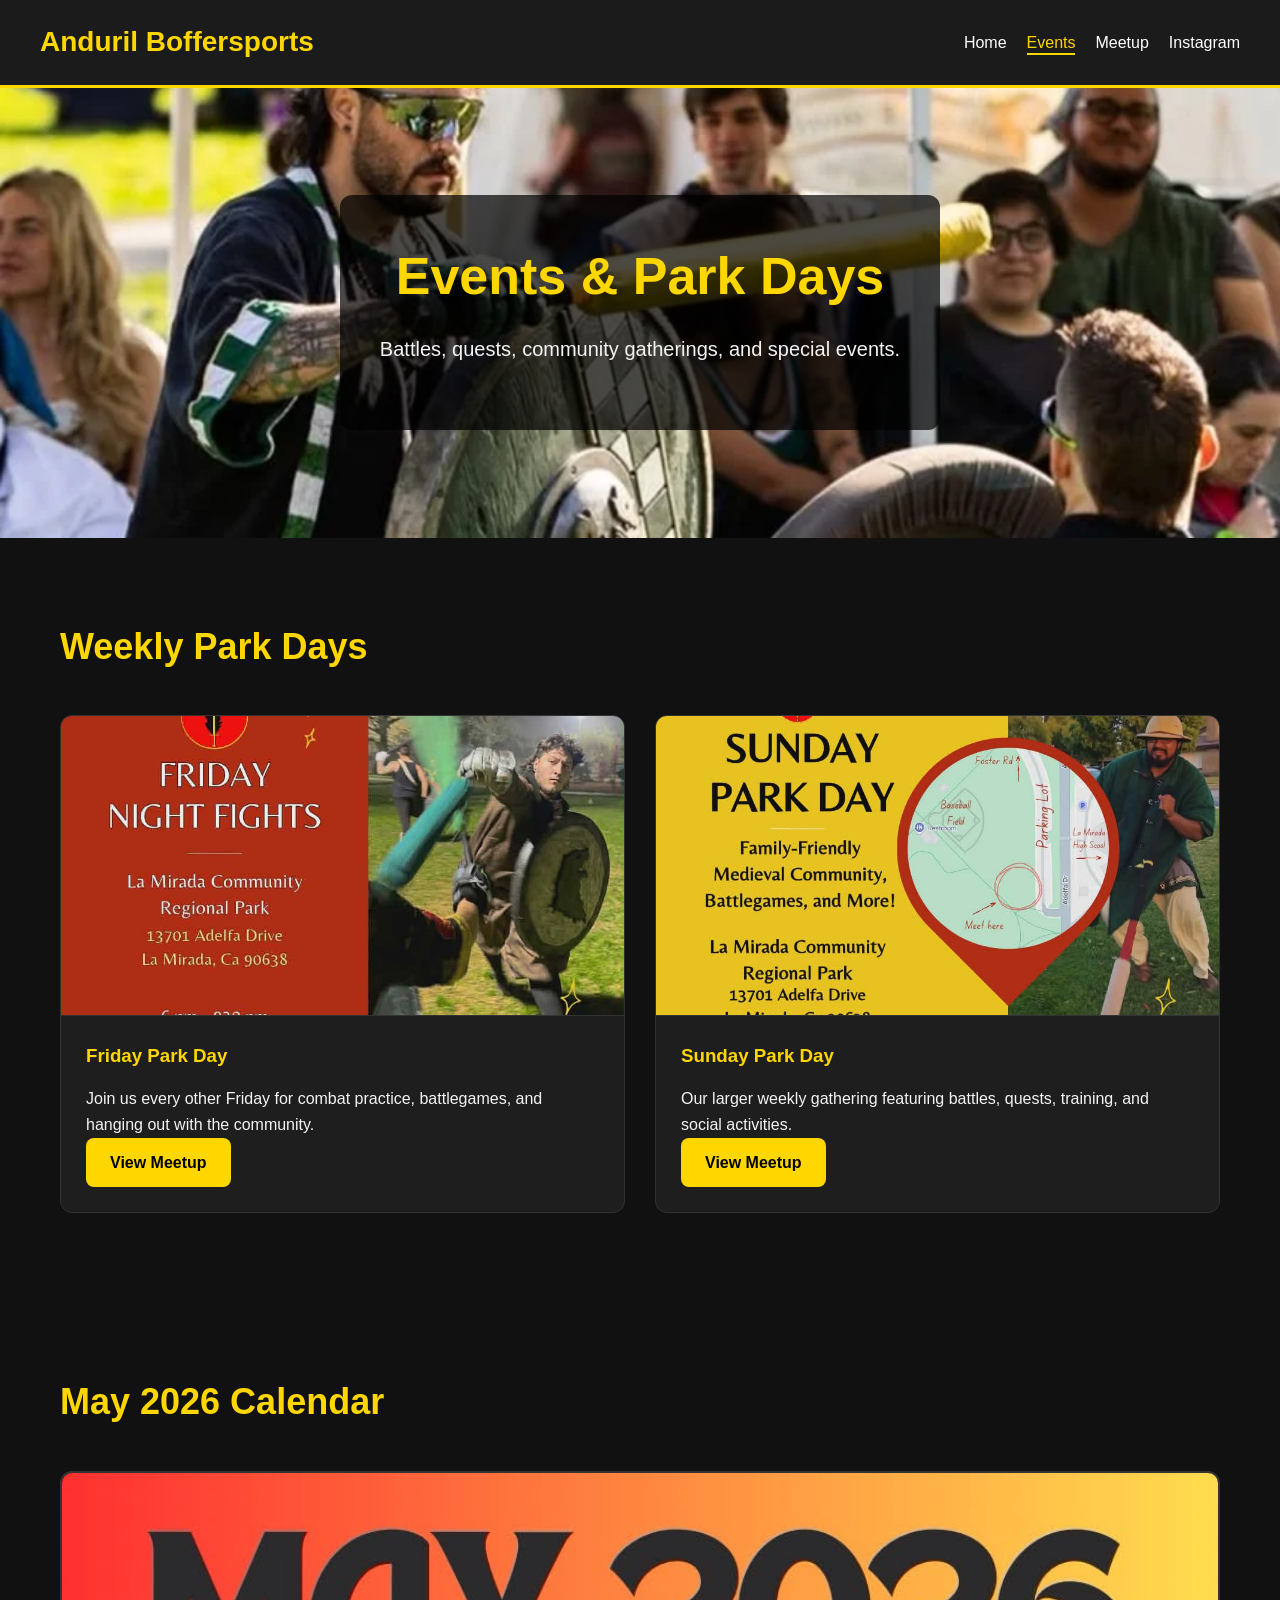
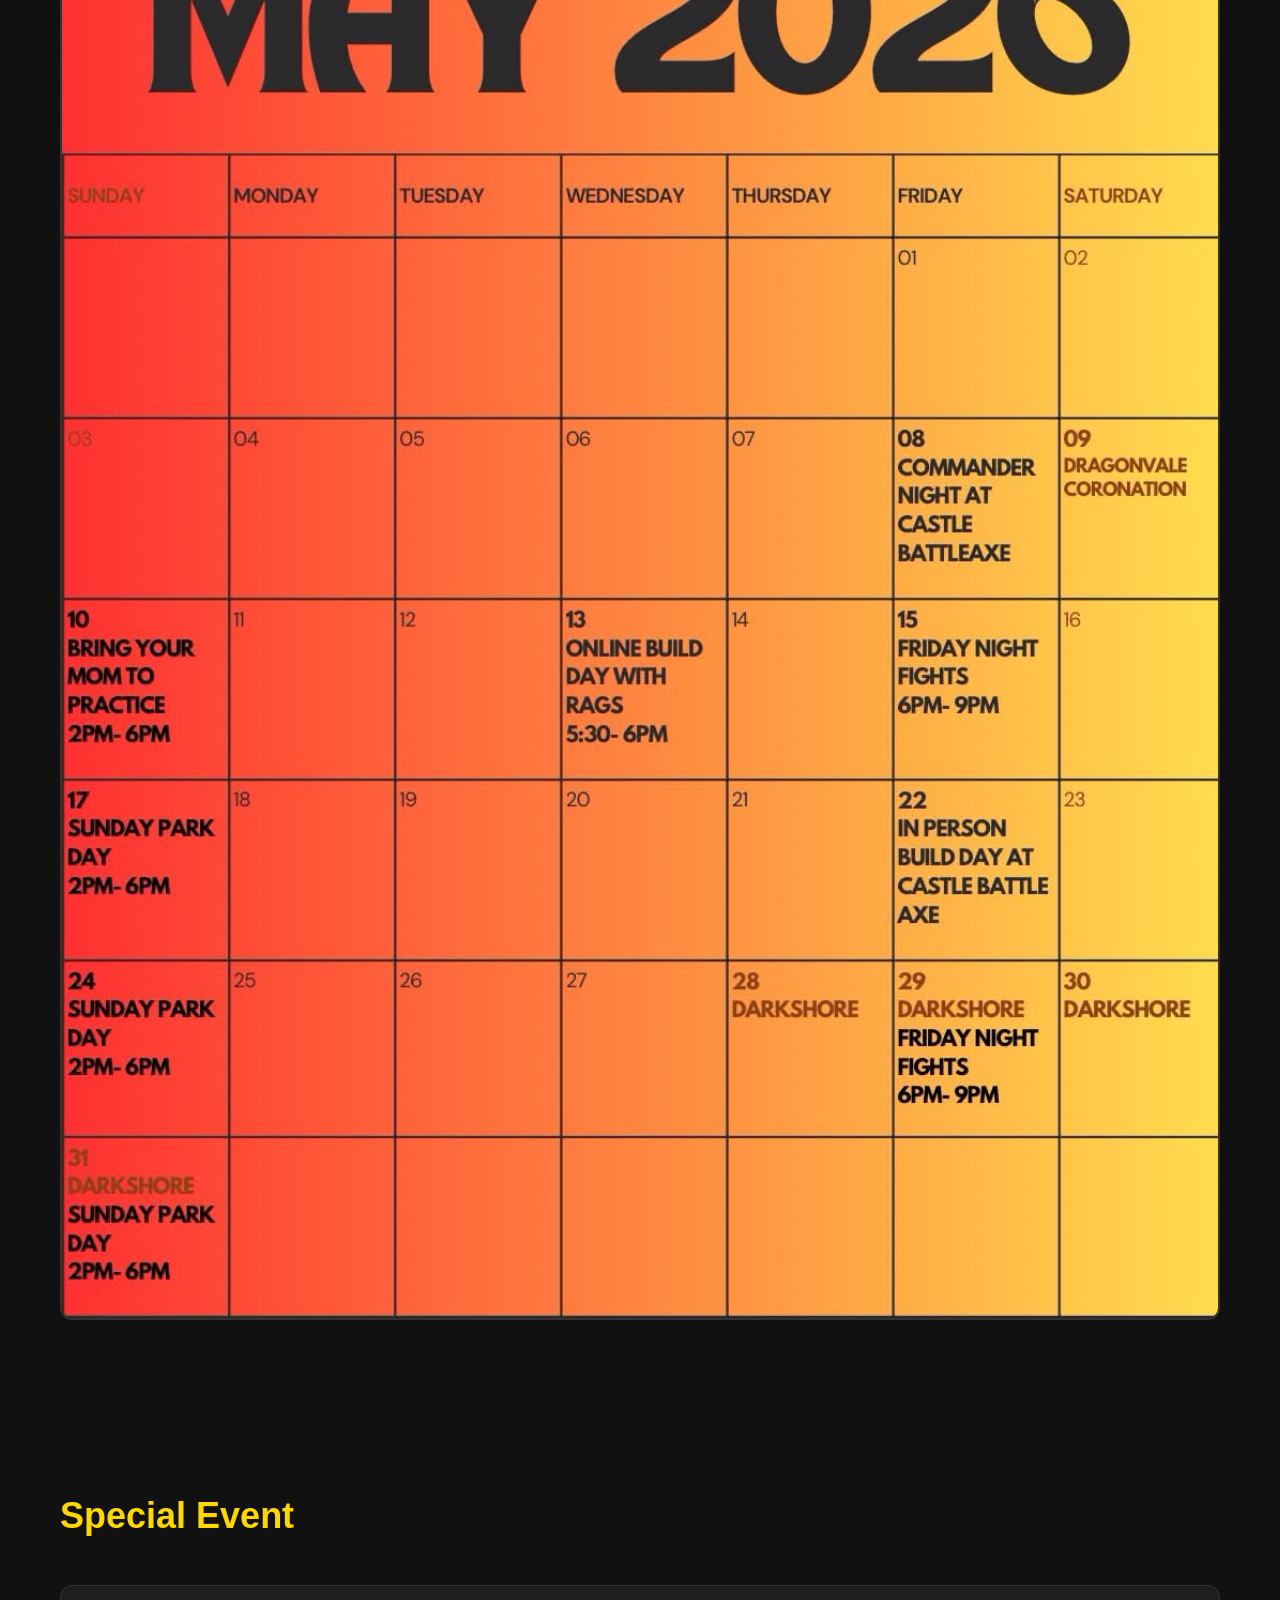
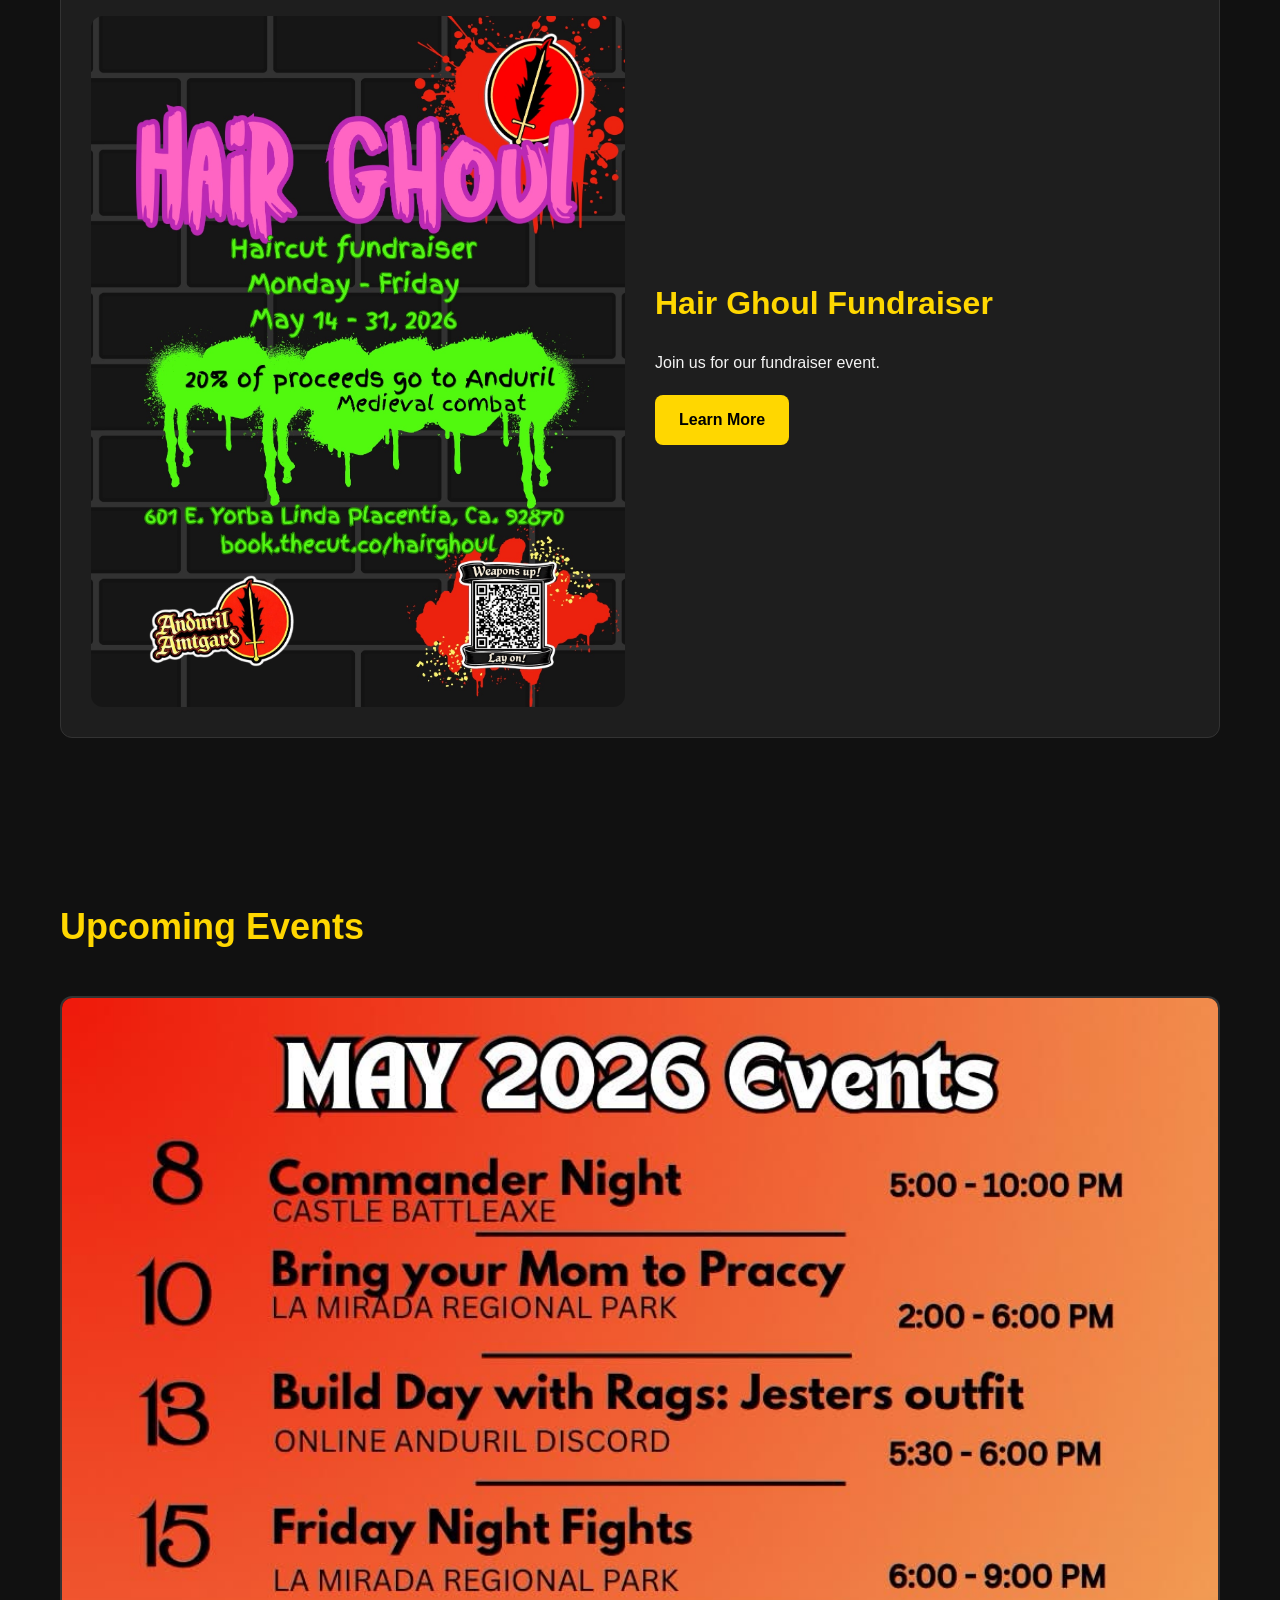
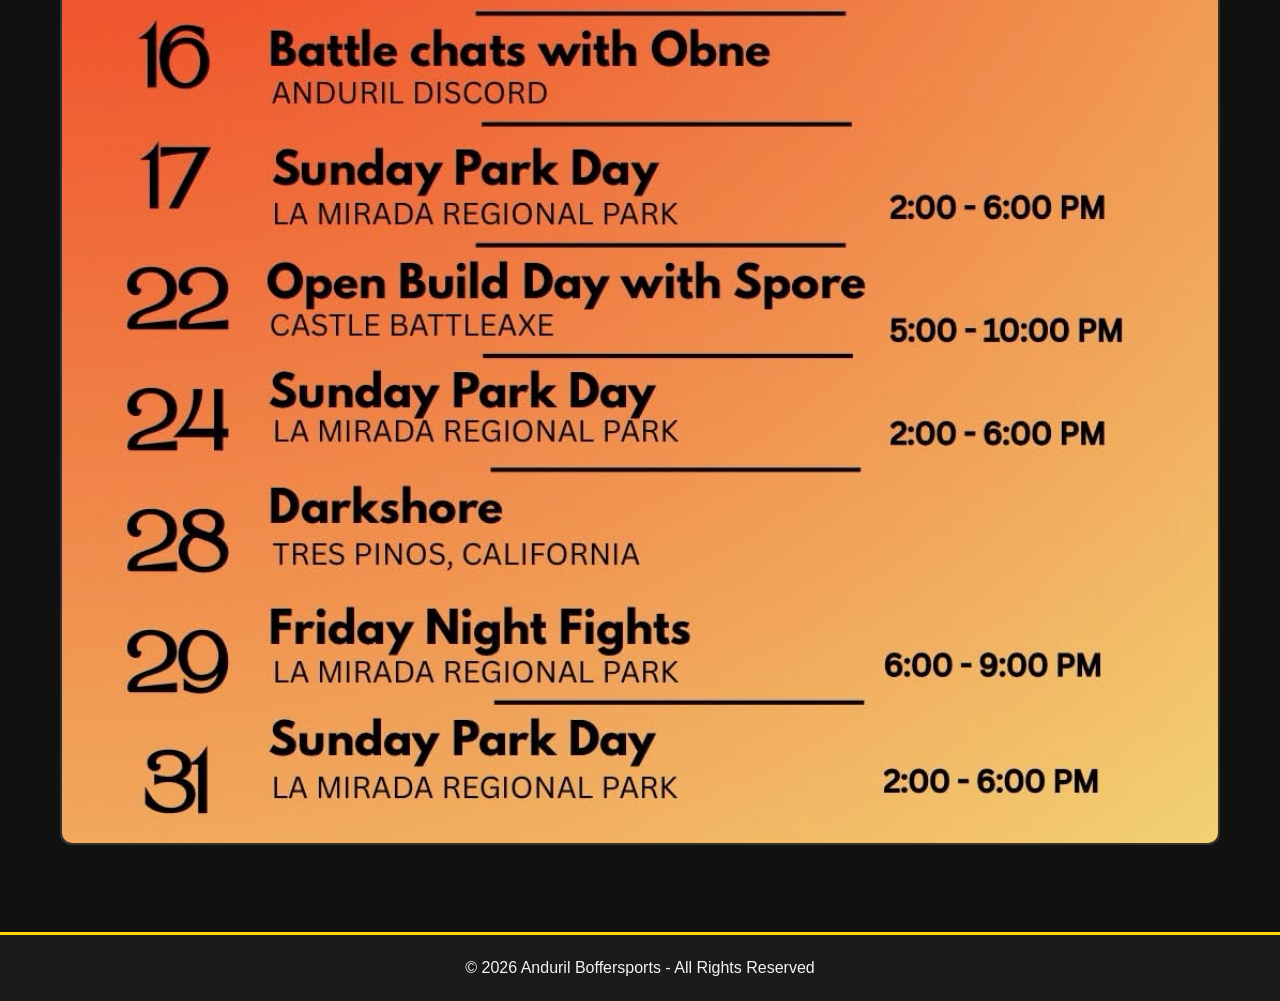
==== events.html @ e376cfc6 "active na indicator wip links page" ====
<!DOCTYPE html>
<html lang="en">
<head>
	<meta charset="UTF-8">
	<meta name="viewport" content="width=device-width, initial-scale=1.0">

	<title>Anduril Boffersports - Events</title>

	<link rel="stylesheet" href="style.css">
	<link rel="icon" type="image/jpeg" href="images/favicon.jpeg">
</head>

<body>

	<header>
		<nav>
			<div class="logo">Anduril Boffersports</div>

			<ul class="nav-links">
				<li><a href="index.html">Home</a></li>

				<li class="active"><a href="events.html">Events</a></li>

				<li>
					<a href="https://www.meetup.com/anduril-amtgard/"
					target="_blank"
					rel="noopener noreferrer">
						Meetup
					</a>
				</li>

				<li>
					<a href="https://www.instagram.com/anduril_amtgard"
					target="_blank"
					rel="noopener noreferrer">
						Instagram
					</a>
				</li>
			</ul>
		</nav>
	</header>

	<section class="events-hero">
		<div class="hero-content">
			<h1>Events & Park Days</h1>

			<p>
				Battles, quests, community gatherings,
				and special events.
			</p>
		</div>
	</section>

	<section class="section">
		<h2>Weekly Park Days</h2>

		<div class="event-grid">

			<div class="event-card">
				<img src="images/FridayParkDay.jpg" alt="Friday Park Day">

				<div class="event-info">
					<h3>Friday Park Day</h3>

					<p>
						Join us every other Friday for combat practice,
						battlegames, and hanging out with the community.
					</p>

					<a href="https://www.meetup.com/anduril-amtgard/"
					class="btn"
					target="_blank"
					rel="noopener noreferrer">
						View Meetup
					</a>
				</div>
			</div>

			<div class="event-card">
				<img src="images/SundayParkDay.jpg" alt="Sunday Park Day">

				<div class="event-info">
					<h3>Sunday Park Day</h3>

					<p>
						Our larger weekly gathering featuring battles,
						quests, training, and social activities.
					</p>

					<a href="https://www.meetup.com/anduril-amtgard/"
					class="btn"
					target="_blank"
					rel="noopener noreferrer">
						View Meetup
					</a>
				</div>
			</div>

		</div>
	</section>

	<section class="section">
		<h2>May 2026 Calendar</h2>

		<div class="calendar-container">
			<img src="images/May2026Cal.jpg" alt="May 2026 Calendar">
		</div>
	</section>

	<section class="section">
		<h2>Special Event</h2>

		<div class="special-event">

			<img src="images/HairGhoul5-14.png" alt="Hair Ghoul Event">

			<div class="special-event-info">
				<h3>Hair Ghoul Fundraiser</h3>

				<p>
					Join us for our fundraiser event.
				</p>

				<a href="https://linktr.ee/AndurilAmtgard"
				class="btn"
				target="_blank"
				rel="noopener noreferrer">
					Learn More
				</a>
			</div>

		</div>
	</section>

	<section class="section">
		<h2>Upcoming Events</h2>

		<div class="calendar-container">
			<img src="images/May2026Events.jpg" alt="Upcoming Events">
		</div>
	</section>

	<footer>
		<p>© 2026 Anduril Boffersports - All Rights Reserved</p>
	</footer>

</body>
</html>
---- style.css ----
* {
	margin: 0;
	padding: 0;
	box-sizing: border-box;
}

body {
	font-family: Arial, sans-serif;
	background-color: #111;
	color: #f4f4f4;
	line-height: 1.6;
}

header {
	background: #1b1b1b;
	padding: 20px;
	border-bottom: 3px solid gold;
	position: sticky;
	top: 0;
	z-index: 100;
}

nav {
	display: flex;
	justify-content: space-between;
	align-items: center;
	max-width: 1200px;
	margin: auto;
}

.logo {
	font-size: 28px;
	font-weight: bold;
	color: gold;
}

.nav-links {
	display: flex;
	gap: 20px;
	list-style: none;
}

.nav-links a {
	text-decoration: none;
	color: white;
	transition: 0.3s;
}

.nav-links a:hover {
	color: gold;
}

.nav-links .active a {
	color: gold;
	border-bottom: 2px solid gold;
	padding-bottom: 2px;
}

.hero {
	height: 80vh;
	background-color: #1b1b1b;
	background-image: url("images/jakoby-and-meyers.jpeg");
	background-size: cover;
	background-position: center;
	display: flex;
	align-items: center;
	justify-content: center;
	text-align: center;
	padding: 20px;
}

.hero-content {
	background: rgba(0, 0, 0, 0.7);
	padding: 40px;
	border-radius: 12px;
	max-width: 700px;
}

.hero h1,
.events-hero h1 {
	font-size: 52px;
	margin-bottom: 15px;
	color: gold;
}

.hero p,
.events-hero p {
	font-size: 20px;
	margin-bottom: 25px;
}

.btn {
	display: inline-block;
	padding: 12px 24px;
	background: gold;
	color: black;
	text-decoration: none;
	font-weight: bold;
	border-radius: 8px;
	transition: 0.3s;
}

.btn:hover {
	background: white;
}

.section {
	max-width: 1200px;
	margin: auto;
	padding: 80px 20px;
}

.section h2 {
	font-size: 36px;
	margin-bottom: 20px;
	color: gold;
}

.cards {
	display: grid;
	grid-template-columns: repeat(auto-fit, minmax(250px, 1fr));
	gap: 20px;
	margin-top: 40px;
}

.card {
	background: #1e1e1e;
	padding: 25px;
	border-radius: 12px;
	border: 1px solid #333;
	transition: 0.3s;
}

.card:hover {
	transform: translateY(-5px);
	border-color: gold;
}

.card h3 {
	margin-bottom: 10px;
	color: gold;
}

footer {
	background: #1b1b1b;
	text-align: center;
	padding: 20px;
	border-top: 3px solid gold;
}

/* EVENTS PAGE */

.events-hero {
	height: 50vh;
	background-color: #1b1b1b;
	background-image: url("images/kool-karps.jpeg");
	background-size: cover;
	background-position: center;
	display: flex;
	align-items: center;
	justify-content: center;
	text-align: center;
	padding: 20px;
}

.event-grid {
	display: grid;
	grid-template-columns: repeat(2, 1fr);
	gap: 30px;
	margin-top: 40px;
}

.event-card {
	background: #1e1e1e;
	border-radius: 12px;
	overflow: hidden;
	border: 1px solid #333;
	transition: 0.3s;
}

.event-card:hover {
	transform: translateY(-5px);
	border-color: gold;
}

.event-card img {
	width: 100%;
	height: 300px;
	object-fit: cover;
	display: block;
	border-bottom:  1px solid #333;
}

.event-info {
	padding: 25px;

}

.event-info h3 {
	color: gold;
	margin-bottom: 15px;
}

.calendar-container img {
	width: 100%;
	border-radius: 12px;
	border: 2px solid #333;
	margin-top: 20px;
}

.special-event {
	display: grid;
	grid-template-columns: 1fr 1fr;
	gap: 30px;
	align-items: center;
	margin-top: 40px;
	background: #1e1e1e;
	padding: 30px;
	border-radius: 12px;
	border: 1px solid #333;
}

.special-event img {
	width: 100%;
	border-radius: 12px;
}

.special-event-info h3 {
	color: gold;
	font-size: 32px;
	margin-bottom: 20px;
}

.special-event-info p {
	margin-bottom: 20px;
}

@media (max-width: 900px) {

	nav {
		flex-direction: column;
		gap: 20px;
	}

	.nav-links {
		flex-wrap: wrap;
		justify-content: center;
	}

	.special-event {
		grid-template-columns: 1fr;
	}

	.hero h1,
	.events-hero h1 {
		font-size: 40px;
	}
}

/* LINKS PAGE */

.links-hero {
    height: 35vh;
    background-color: #1b1b1b;
    background-size: cover;
    background-position: center;
    display: flex;
    align-items: center;
    justify-content: center;
    text-align: center;
    padding: 20px;
}

.links-grid {
    display: flex;
    flex-direction: column;
    gap: 16px;
    margin-top: 40px;
    max-width: 700px;
}

.link-card {
    display: flex;
    align-items: center;
    gap: 20px;
    background: #1e1e1e;
    border: 1px solid #333;
    border-radius: 12px;
    padding: 24px;
    text-decoration: none;
    color: #f4f4f4;
    transition: 0.3s;
}

.link-card:hover {
    border-color: gold;
    transform: translateX(6px);
}

.link-icon {
    font-size: 32px;
    flex-shrink: 0;
}

.link-info h3 {
    color: gold;
    margin-bottom: 4px;
}

.link-arrow {
    margin-left: auto;
    font-size: 22px;
    color: gold;
    flex-shrink: 0;
    transition: 0.3s;
}

.link-card:hover .link-arrow {
    transform: translateX(4px);
}

/* ACTIVE NAV */

.nav-links .active a {
    color: gold;
    border-bottom: 2px solid gold;
    padding-bottom: 2px;
}
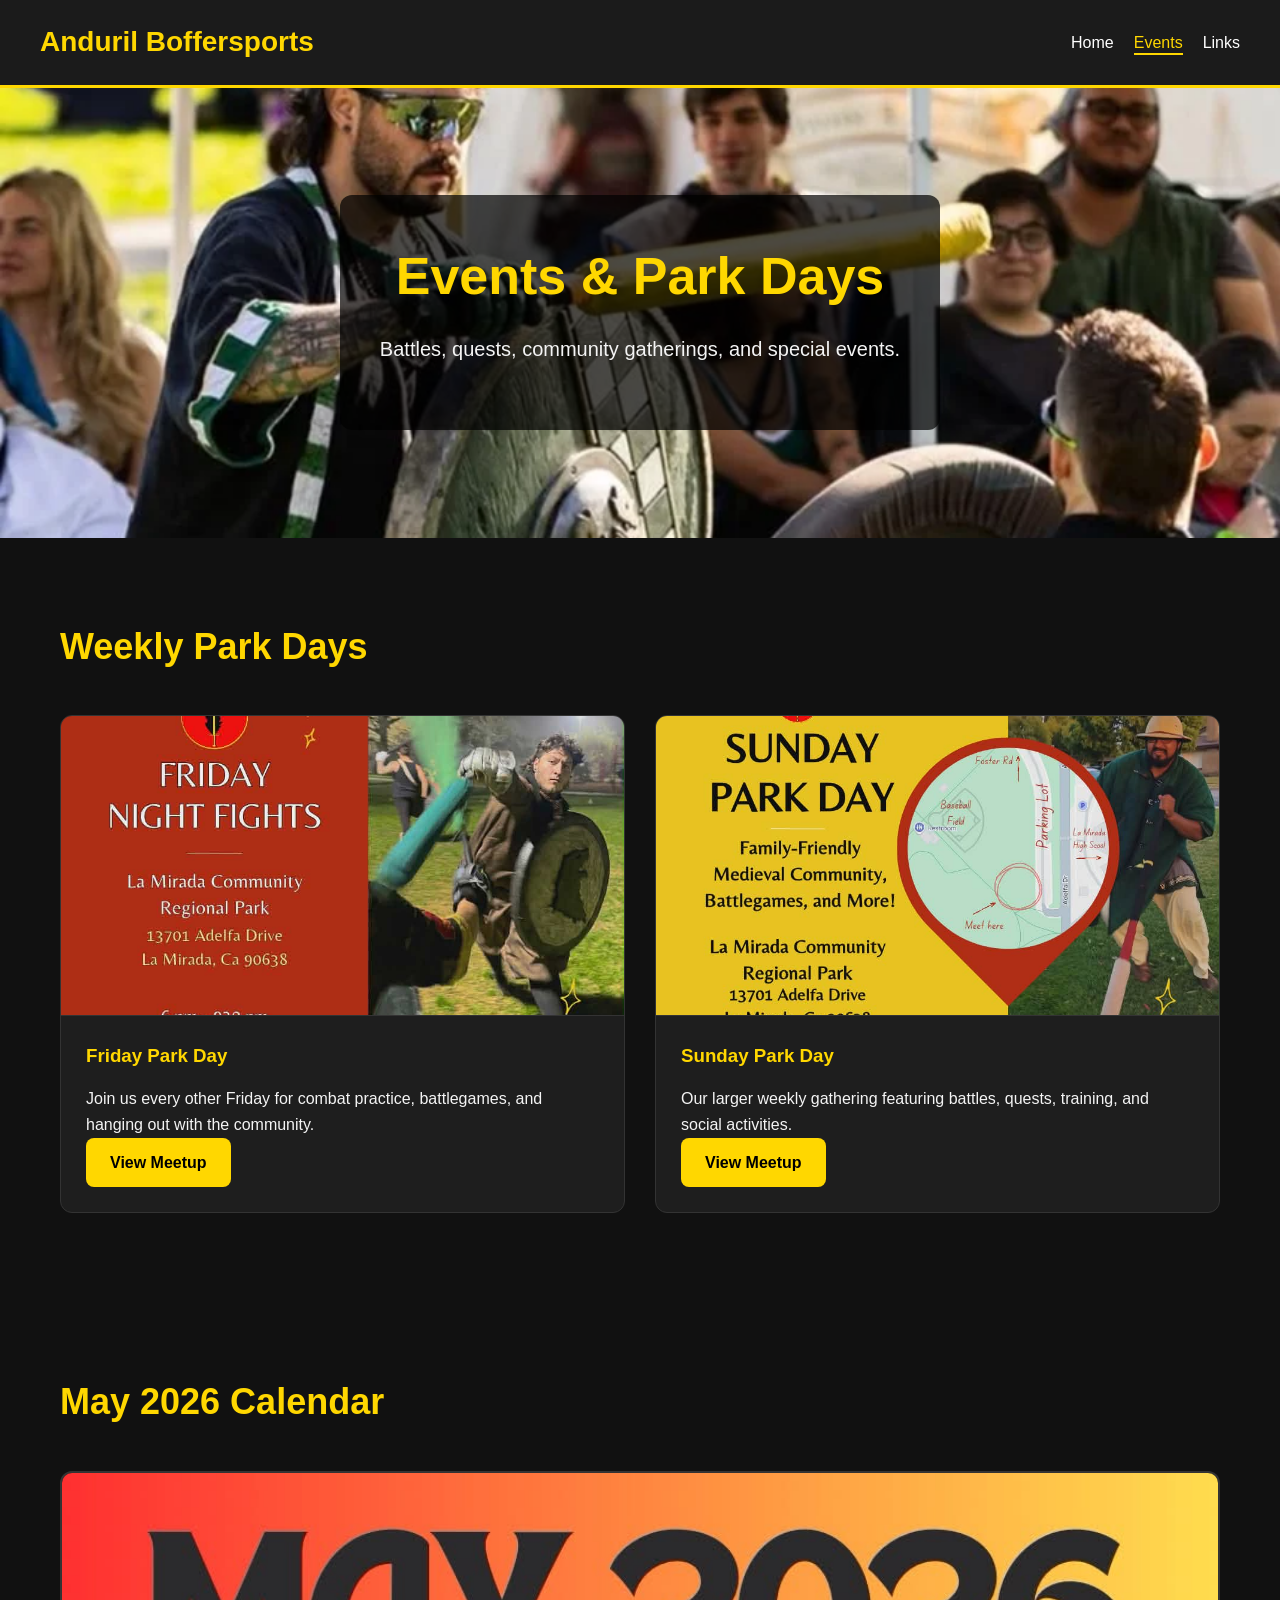
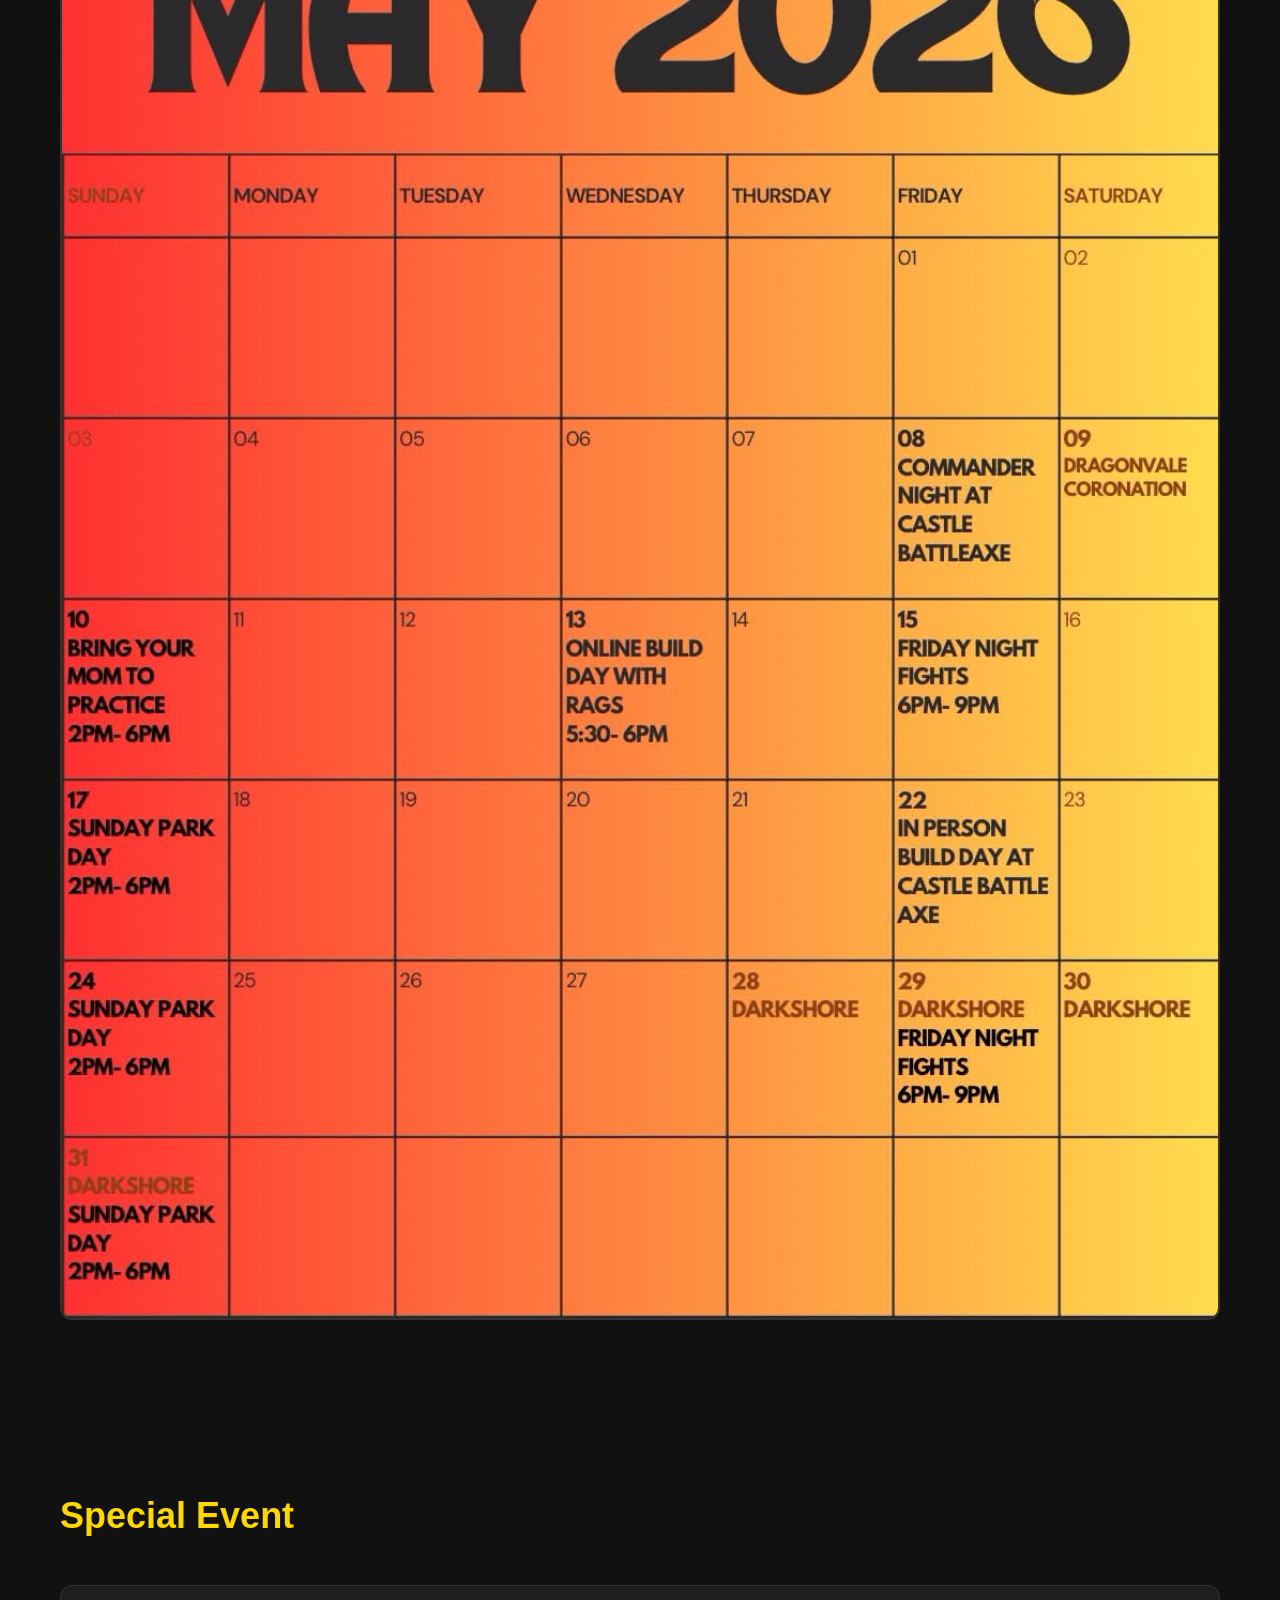
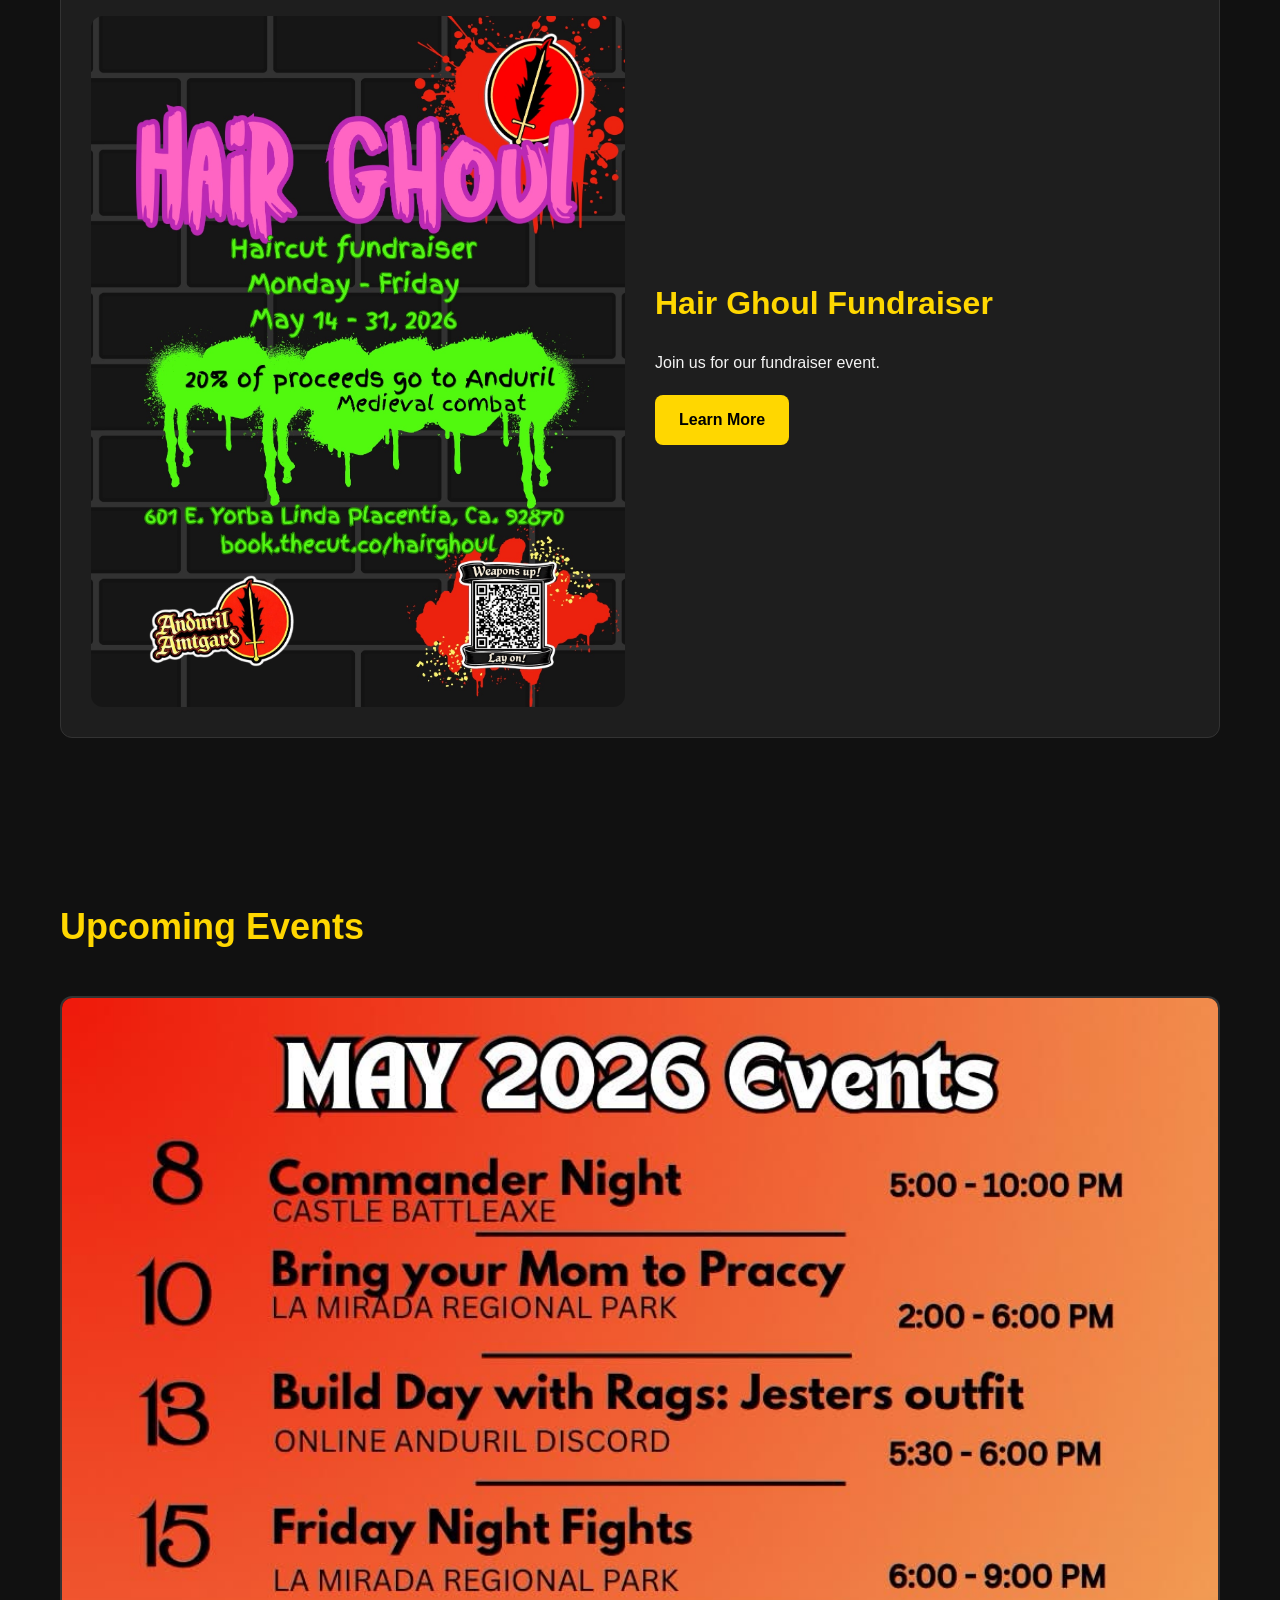
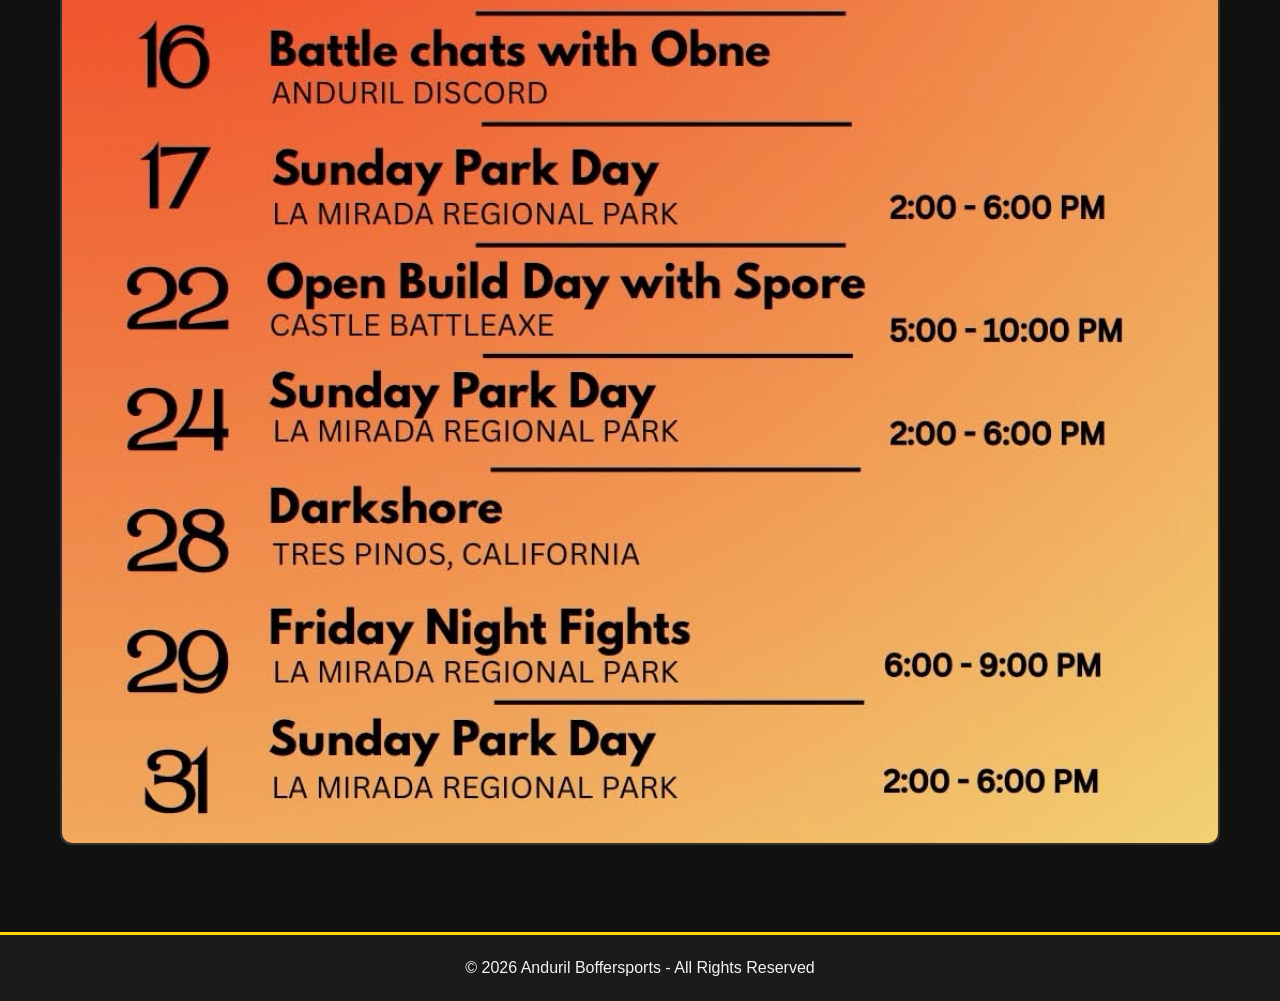
==== commit 7700486c: "added links page with proper icons and updated hairghoul link" ====
--- a/events.html
+++ b/events.html
@@ -18,24 +18,8 @@
 
 			<ul class="nav-links">
 				<li><a href="index.html">Home</a></li>
-
 				<li class="active"><a href="events.html">Events</a></li>
-
-				<li>
-					<a href="https://www.meetup.com/anduril-amtgard/"
-					target="_blank"
-					rel="noopener noreferrer">
-						Meetup
-					</a>
-				</li>
-
-				<li>
-					<a href="https://www.instagram.com/anduril_amtgard"
-					target="_blank"
-					rel="noopener noreferrer">
-						Instagram
-					</a>
-				</li>
+				<li><a href="links.html">Links</a></li>
 			</ul>
 		</nav>
 	</header>
@@ -121,7 +105,7 @@
 					Join us for our fundraiser event.
 				</p>
 
-				<a href="https://linktr.ee/AndurilAmtgard"
+				<a href="https://book.thecut.co/hairghoul"
 				class="btn"
 				target="_blank"
 				rel="noopener noreferrer">
--- a/style.css
+++ b/style.css
@@ -298,7 +298,8 @@
 }
 
 .link-icon {
-    font-size: 32px;
+    width: 36px;
+    height: 36px;
     flex-shrink: 0;
 }
 
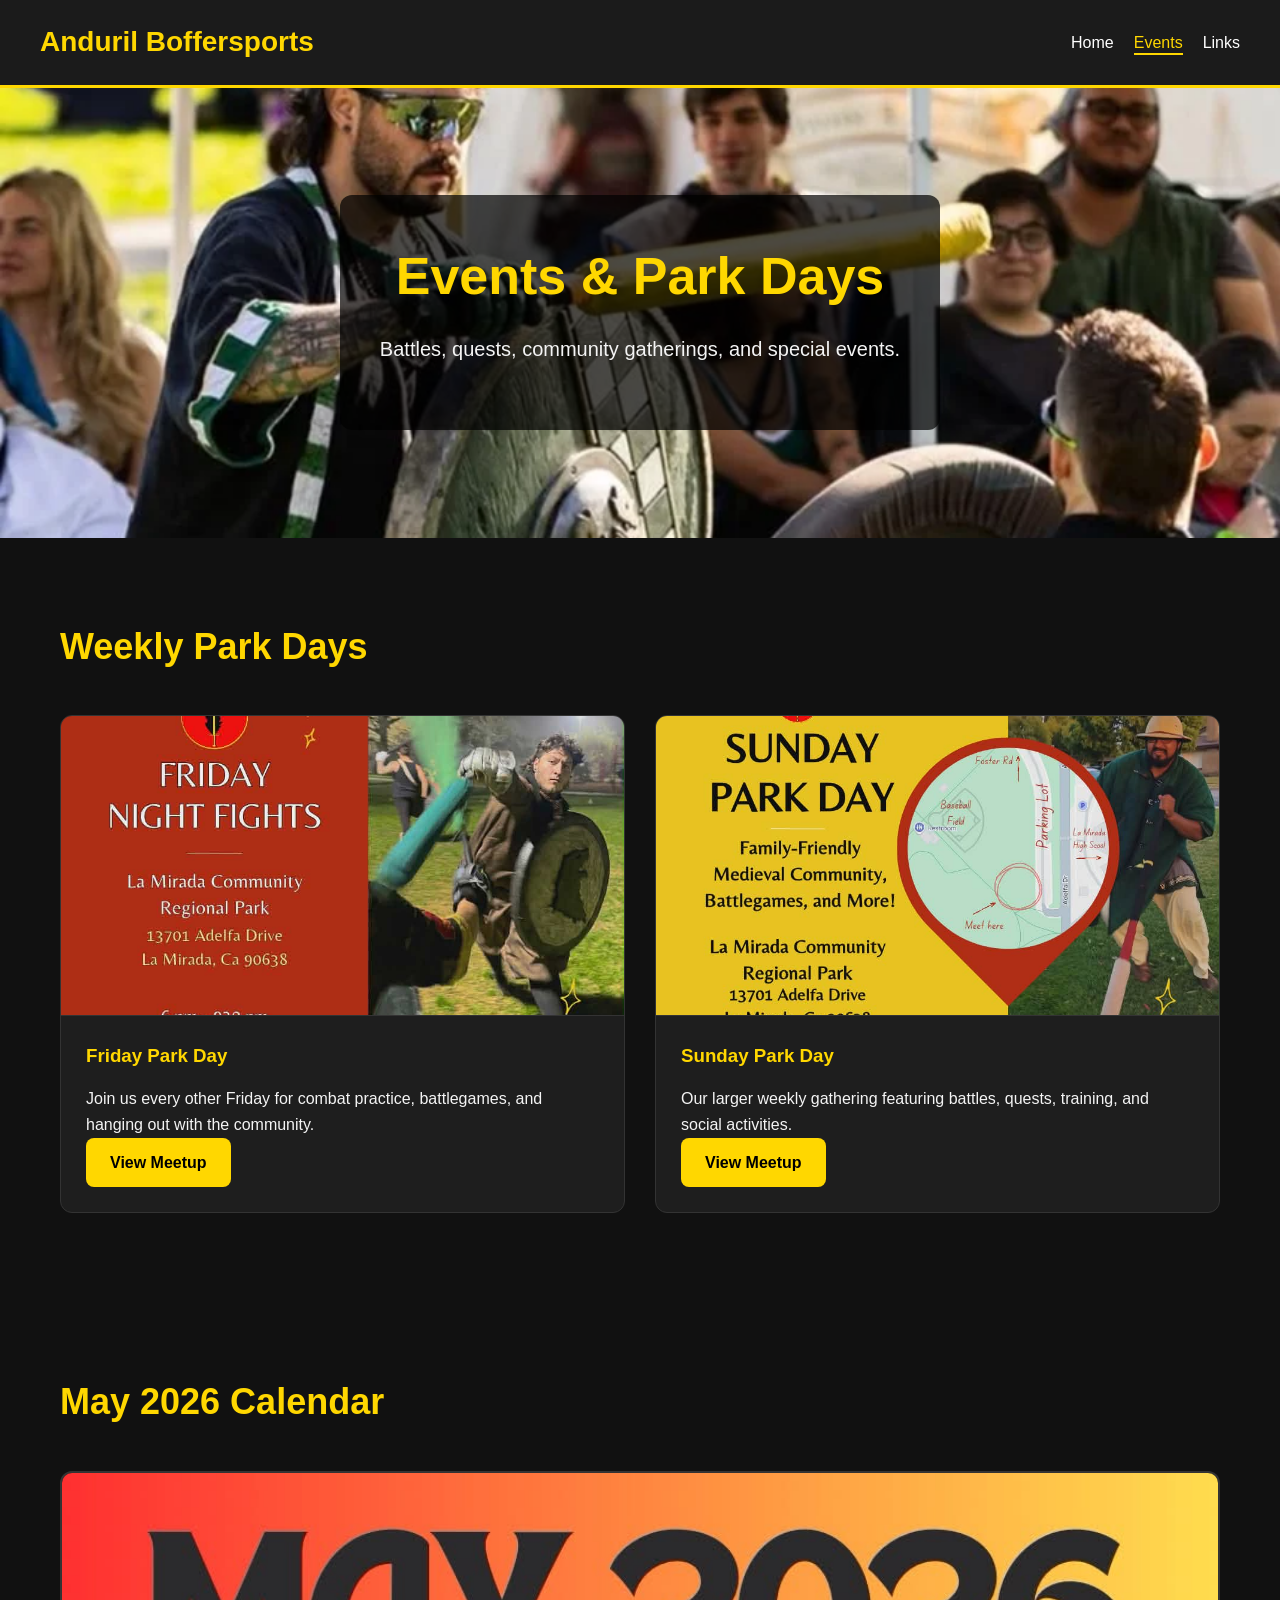
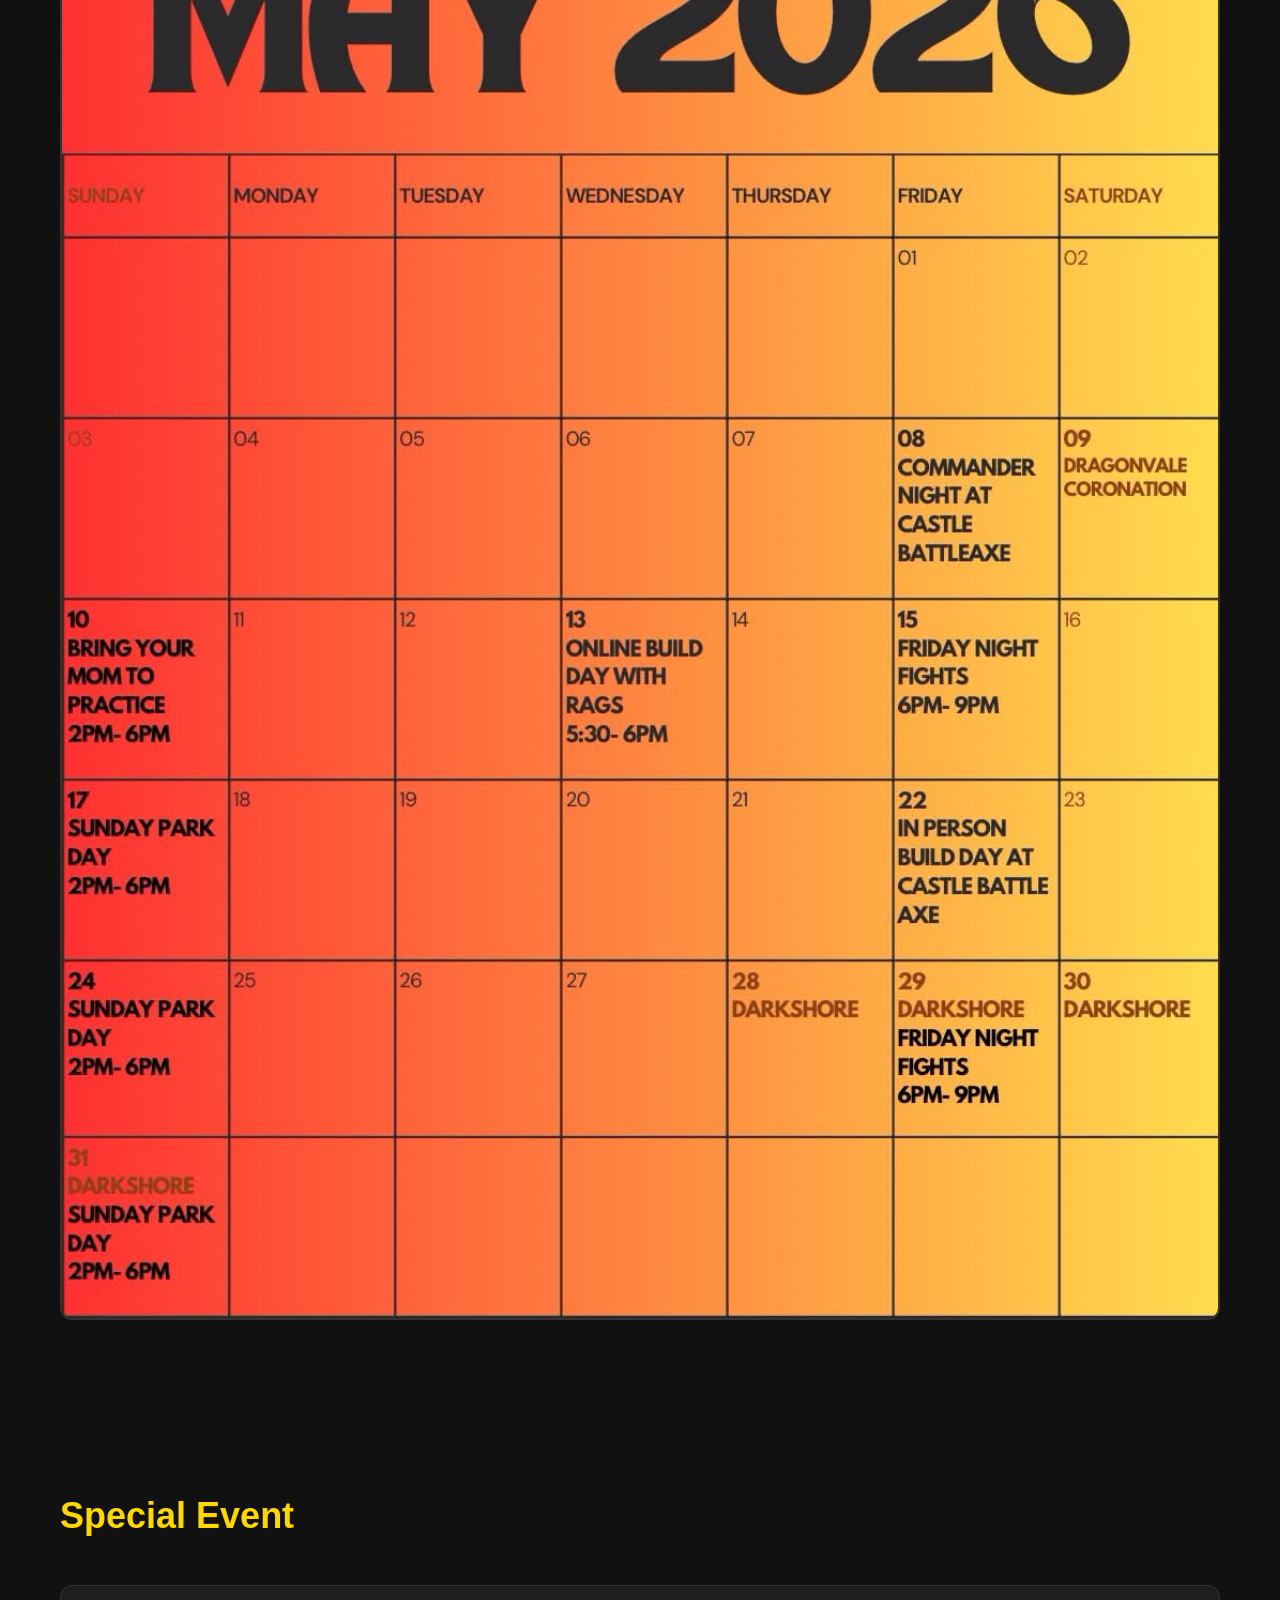
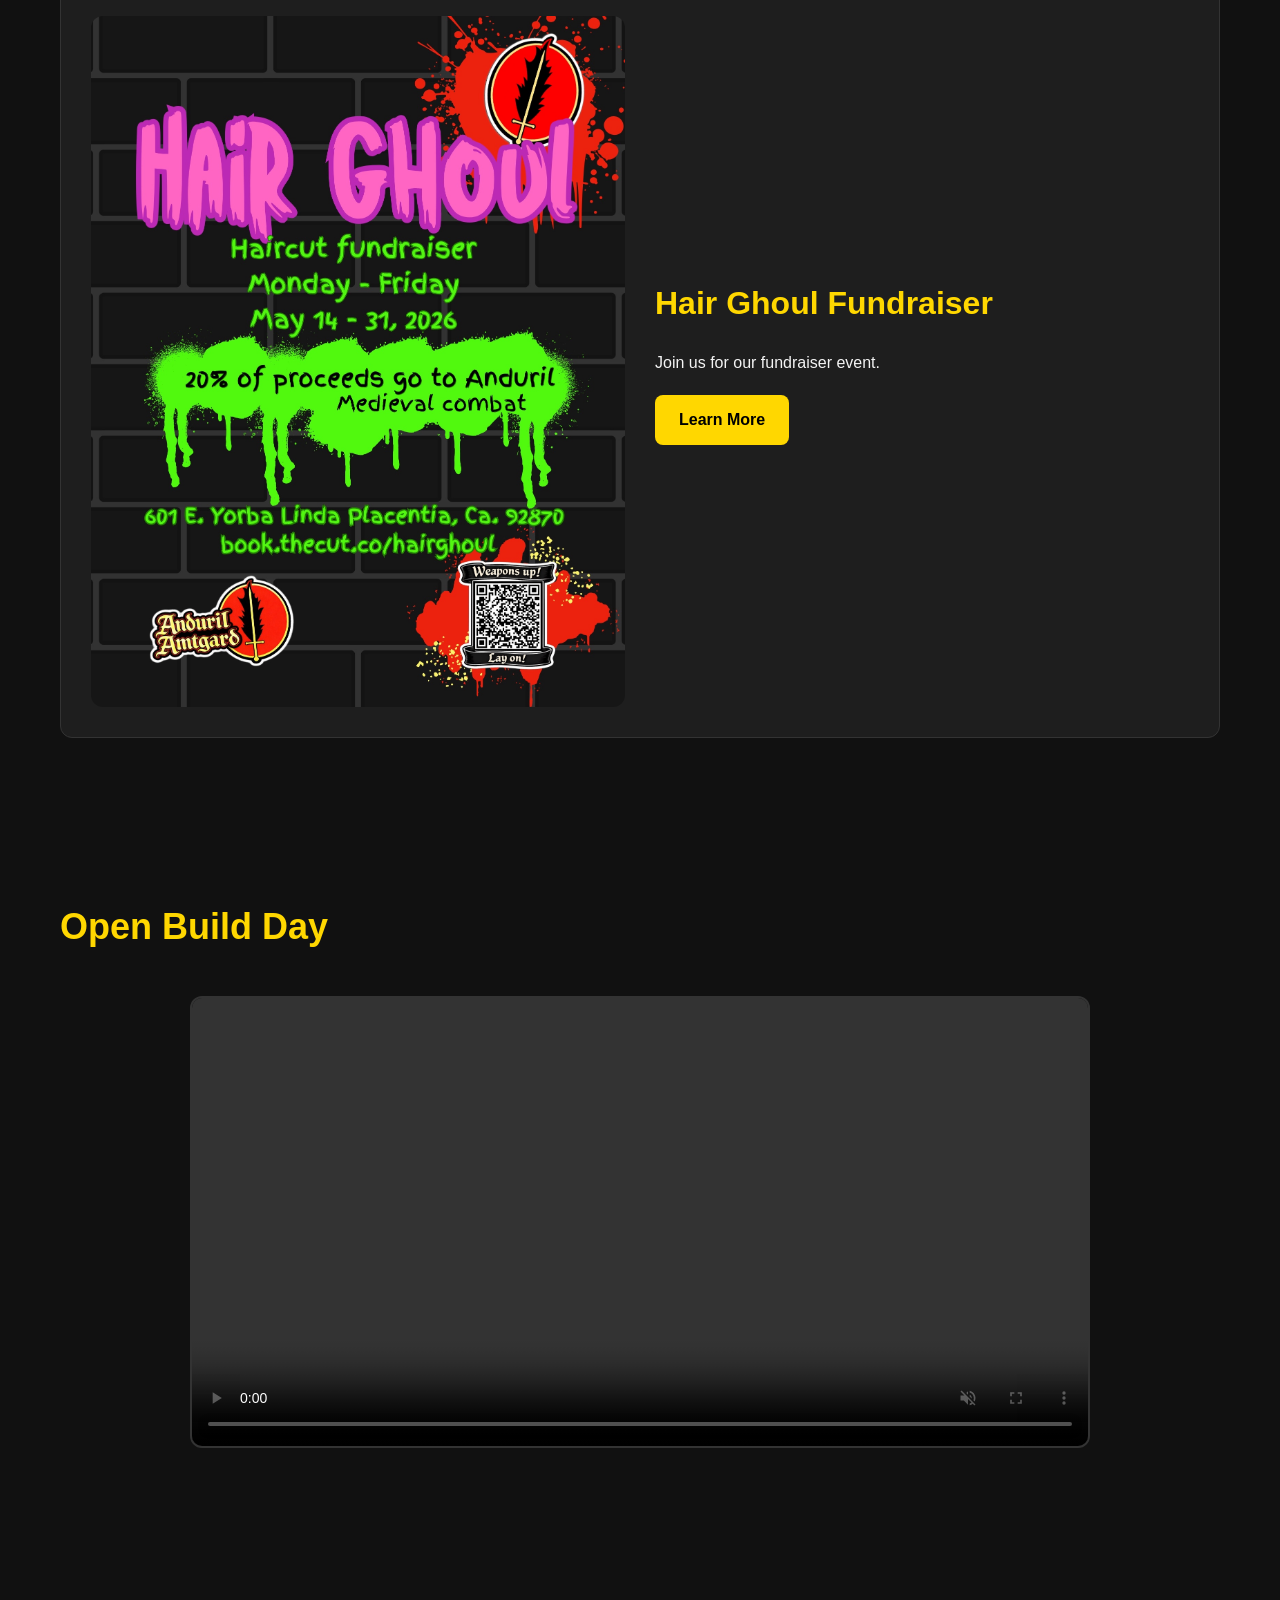
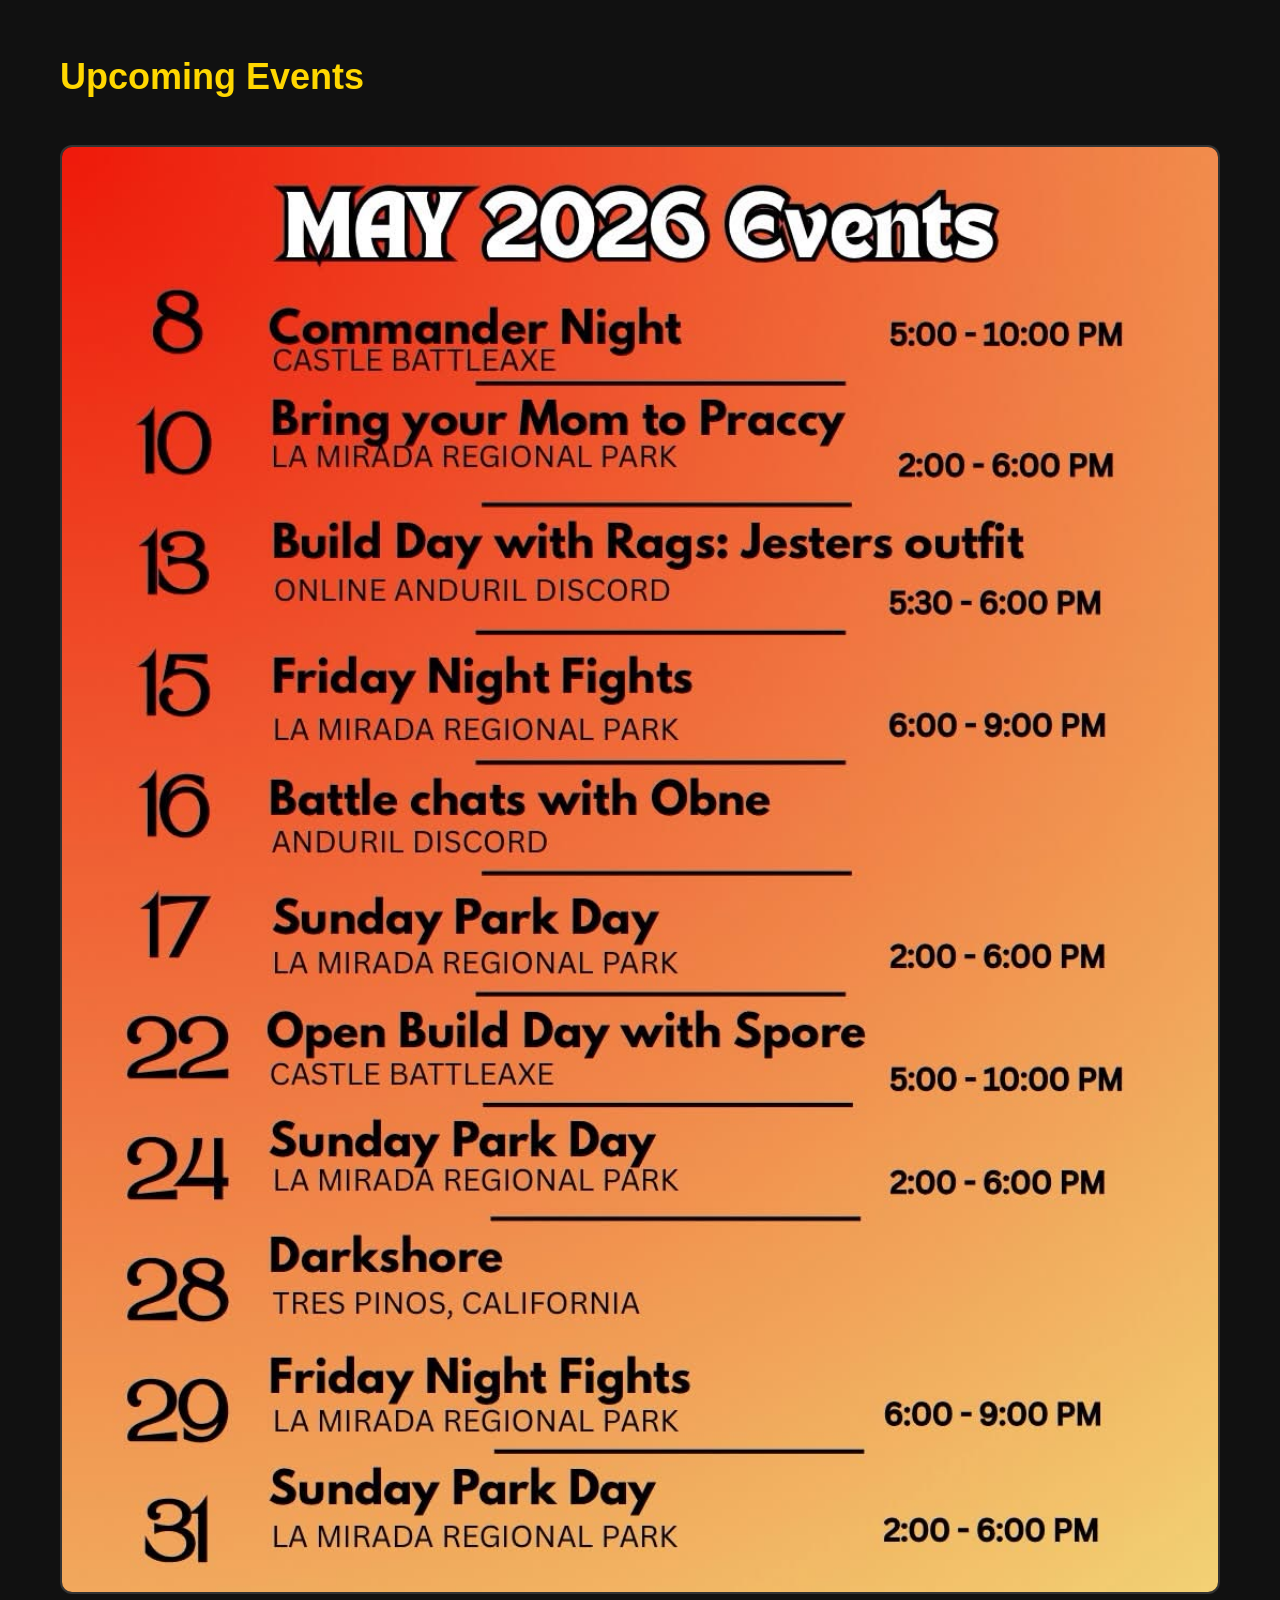
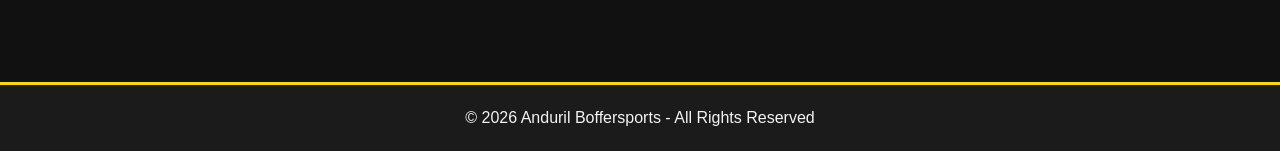
==== commit b017c36d: "adding openbuilday video" ====
--- a/events.html
+++ b/events.html
@@ -4,7 +4,7 @@
 	<meta charset="UTF-8">
 	<meta name="viewport" content="width=device-width, initial-scale=1.0">
 
-	<title>Anduril Boffersports - Events</title>
+	<title>Anduril Boffersports</title>
 
 	<link rel="stylesheet" href="style.css">
 	<link rel="icon" type="image/jpeg" href="images/favicon.jpeg">
@@ -117,6 +117,17 @@
 	</section>
 
 	<section class="section">
+		<h2>Open Build Day</h2>
+
+		<video autoplay muted controls class="promo-video">
+			<source src="videos/openbuildday5-22.mov" type="video/quicktime">
+
+		Your browser does not support the video tag.
+		</video>
+	</section>
+
+
+	<section class="section">
 		<h2>Upcoming Events</h2>
 
 		<div class="calendar-container">
--- a/style.css
+++ b/style.css
@@ -77,7 +77,8 @@
 }
 
 .hero h1,
-.events-hero h1 {
+.events-hero h1,
+.links-hero h1 {
 	font-size: 52px;
 	margin-bottom: 15px;
 	color: gold;
@@ -252,7 +253,8 @@
 	}
 
 	.hero h1,
-	.events-hero h1 {
+	.events-hero h1,
+	.links-hero h1 {
 		font-size: 40px;
 	}
 }
@@ -262,6 +264,7 @@
 .links-hero {
     height: 35vh;
     background-color: #1b1b1b;
+	background-image: url("images/grouptemp.jpg");
     background-size: cover;
     background-position: center;
     display: flex;
@@ -303,6 +306,17 @@
     flex-shrink: 0;
 }
 
+.link-icon-text {
+    display: flex;
+    align-items: center;
+    justify-content: center;
+    font-size: 22px;
+    font-weight: bold;
+    color: gold;
+    width: 36px;
+    height: 36px;
+}
+
 .link-info h3 {
     color: gold;
     margin-bottom: 4px;
@@ -326,4 +340,14 @@
     color: gold;
     border-bottom: 2px solid gold;
     padding-bottom: 2px;
+}
+
+/* video wip */
+.promo-video {
+	width: 100%;
+	max-width: 900px;
+	display: block;
+	margin: 40px auto;
+	border-radius: 12px;
+	border: 2px solid #333;
 }
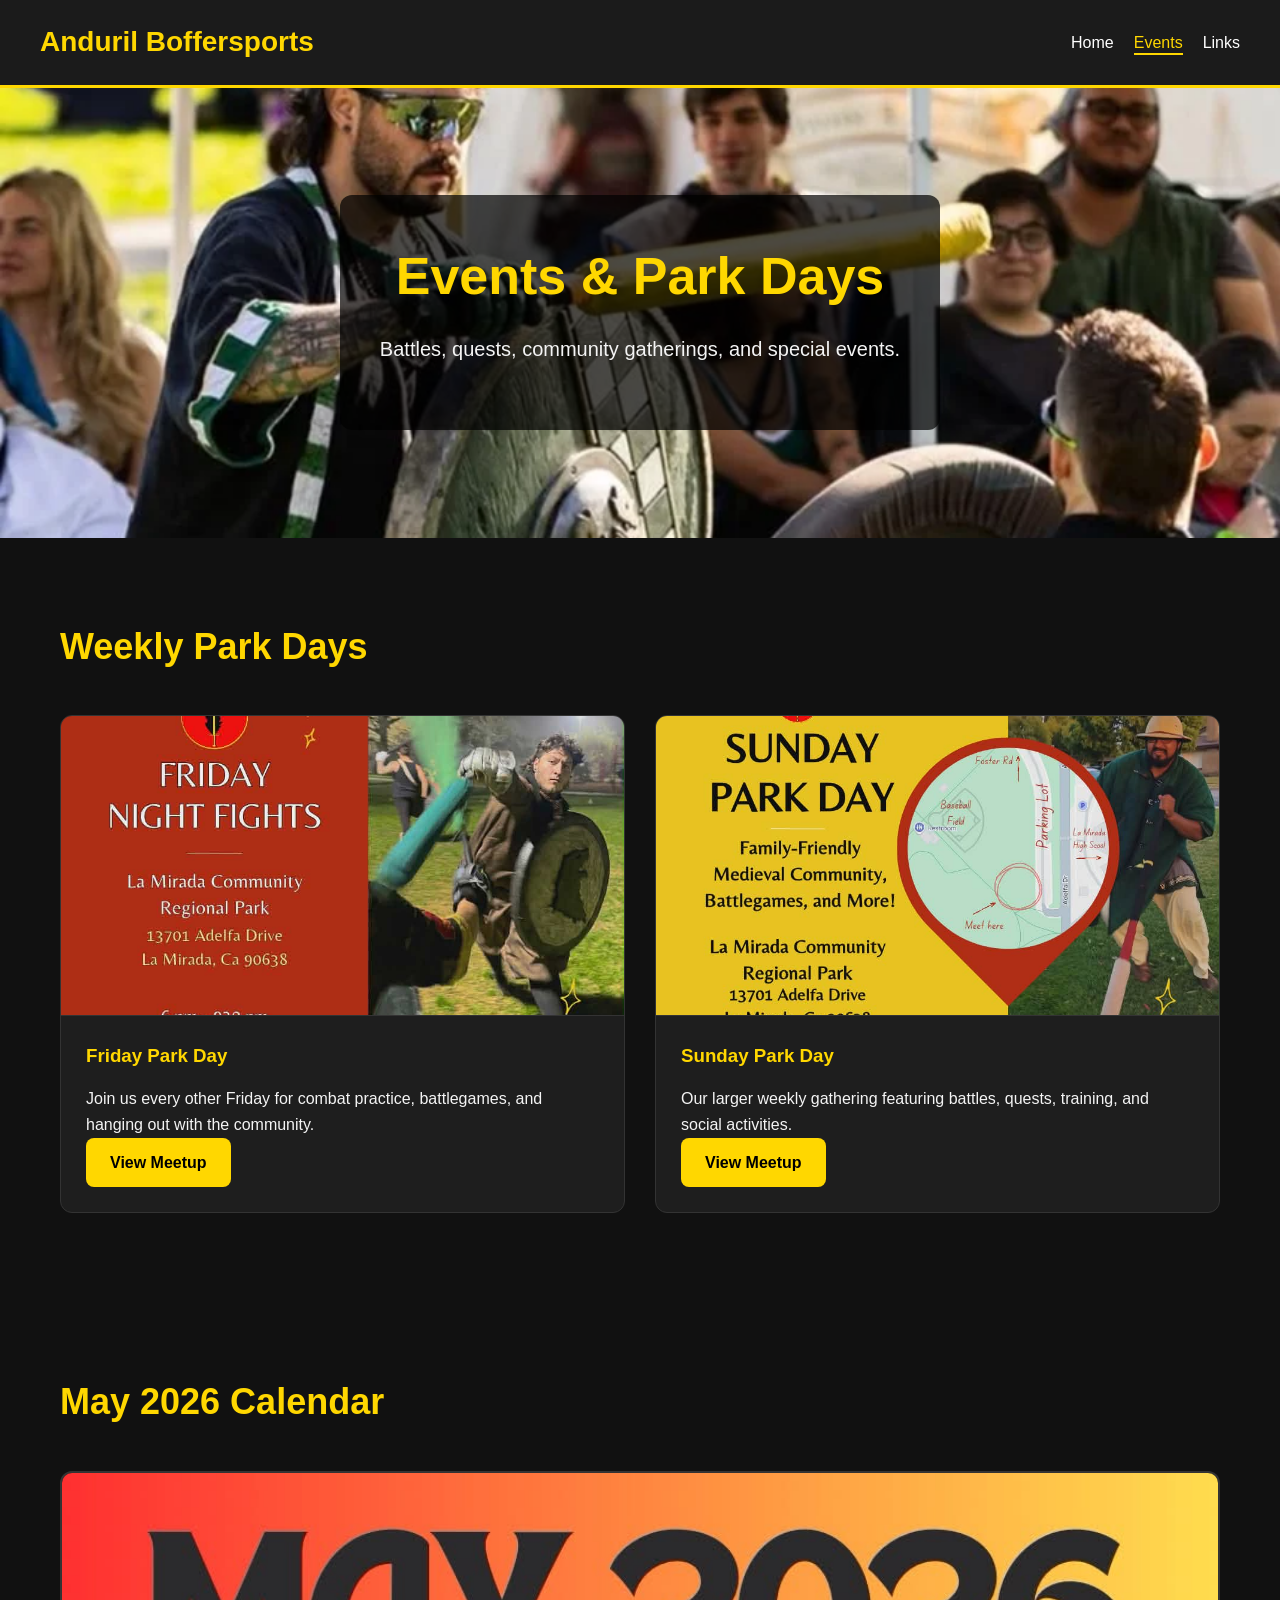
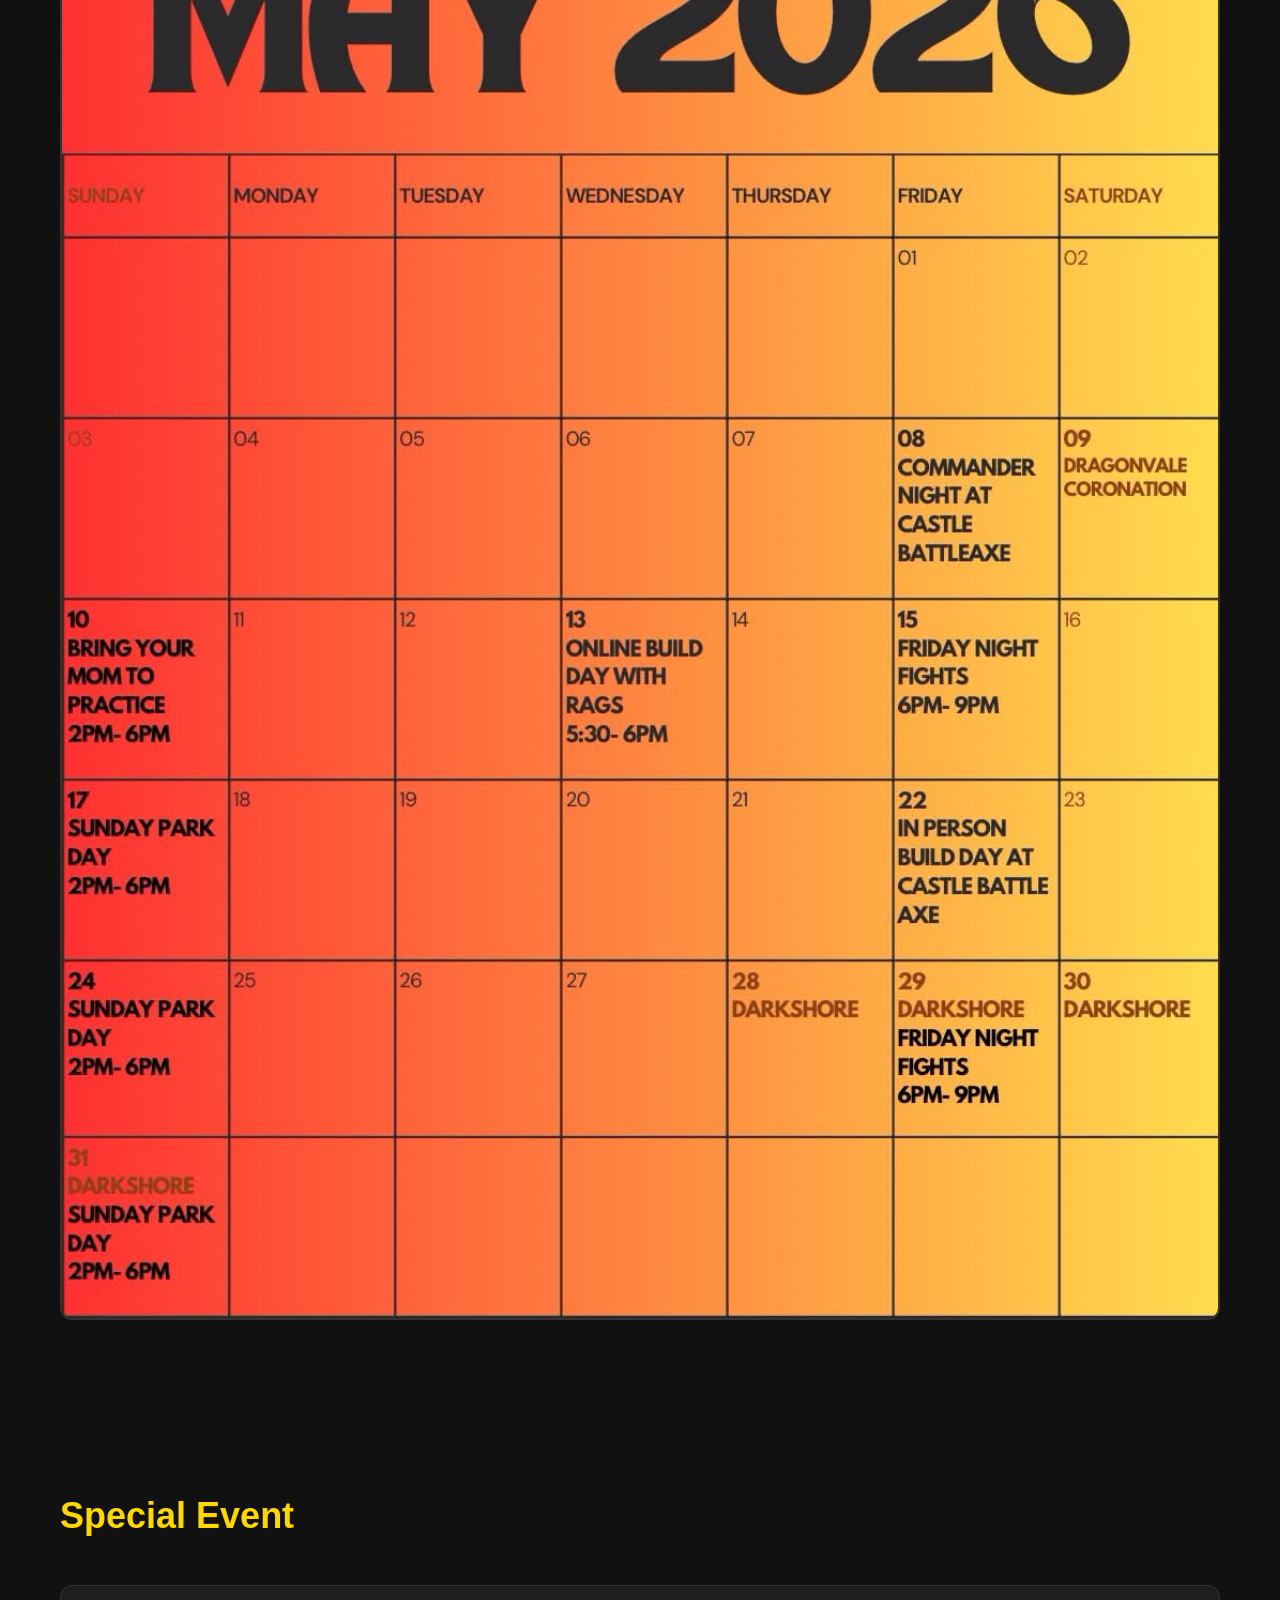
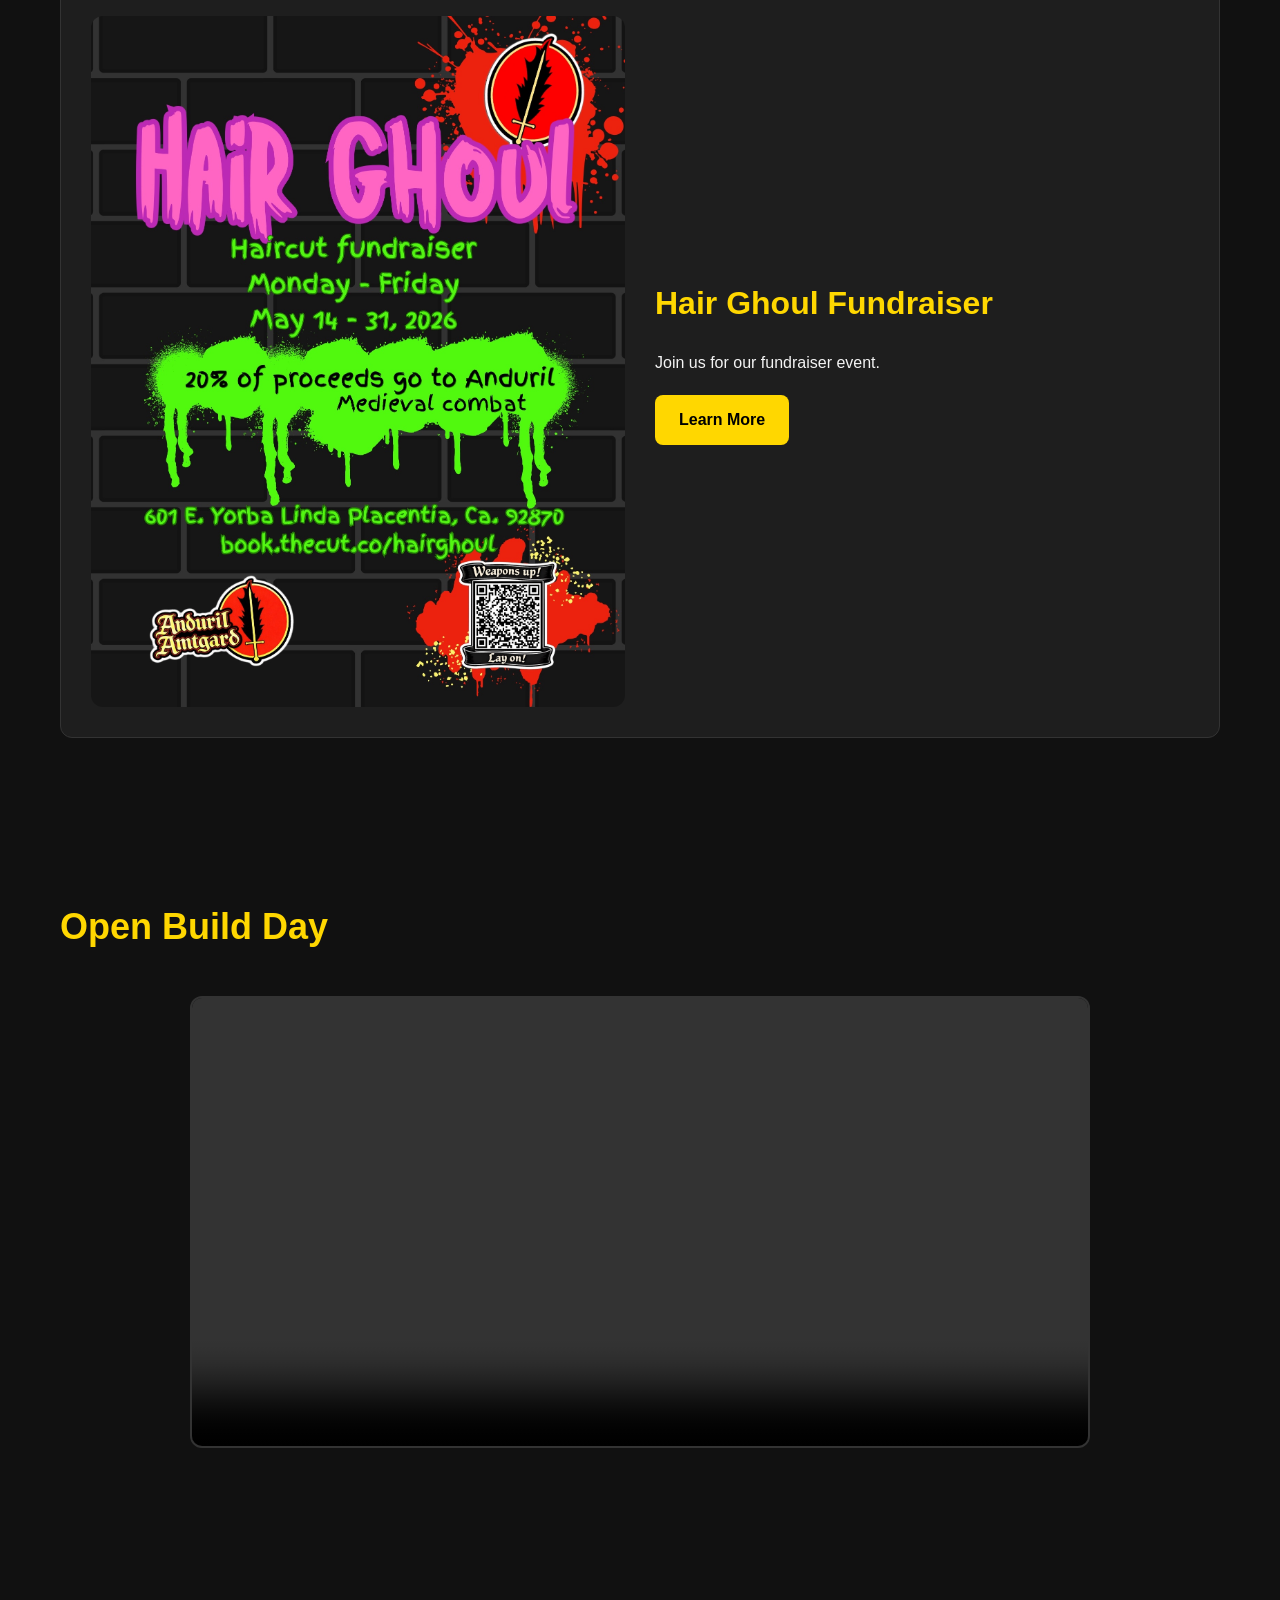
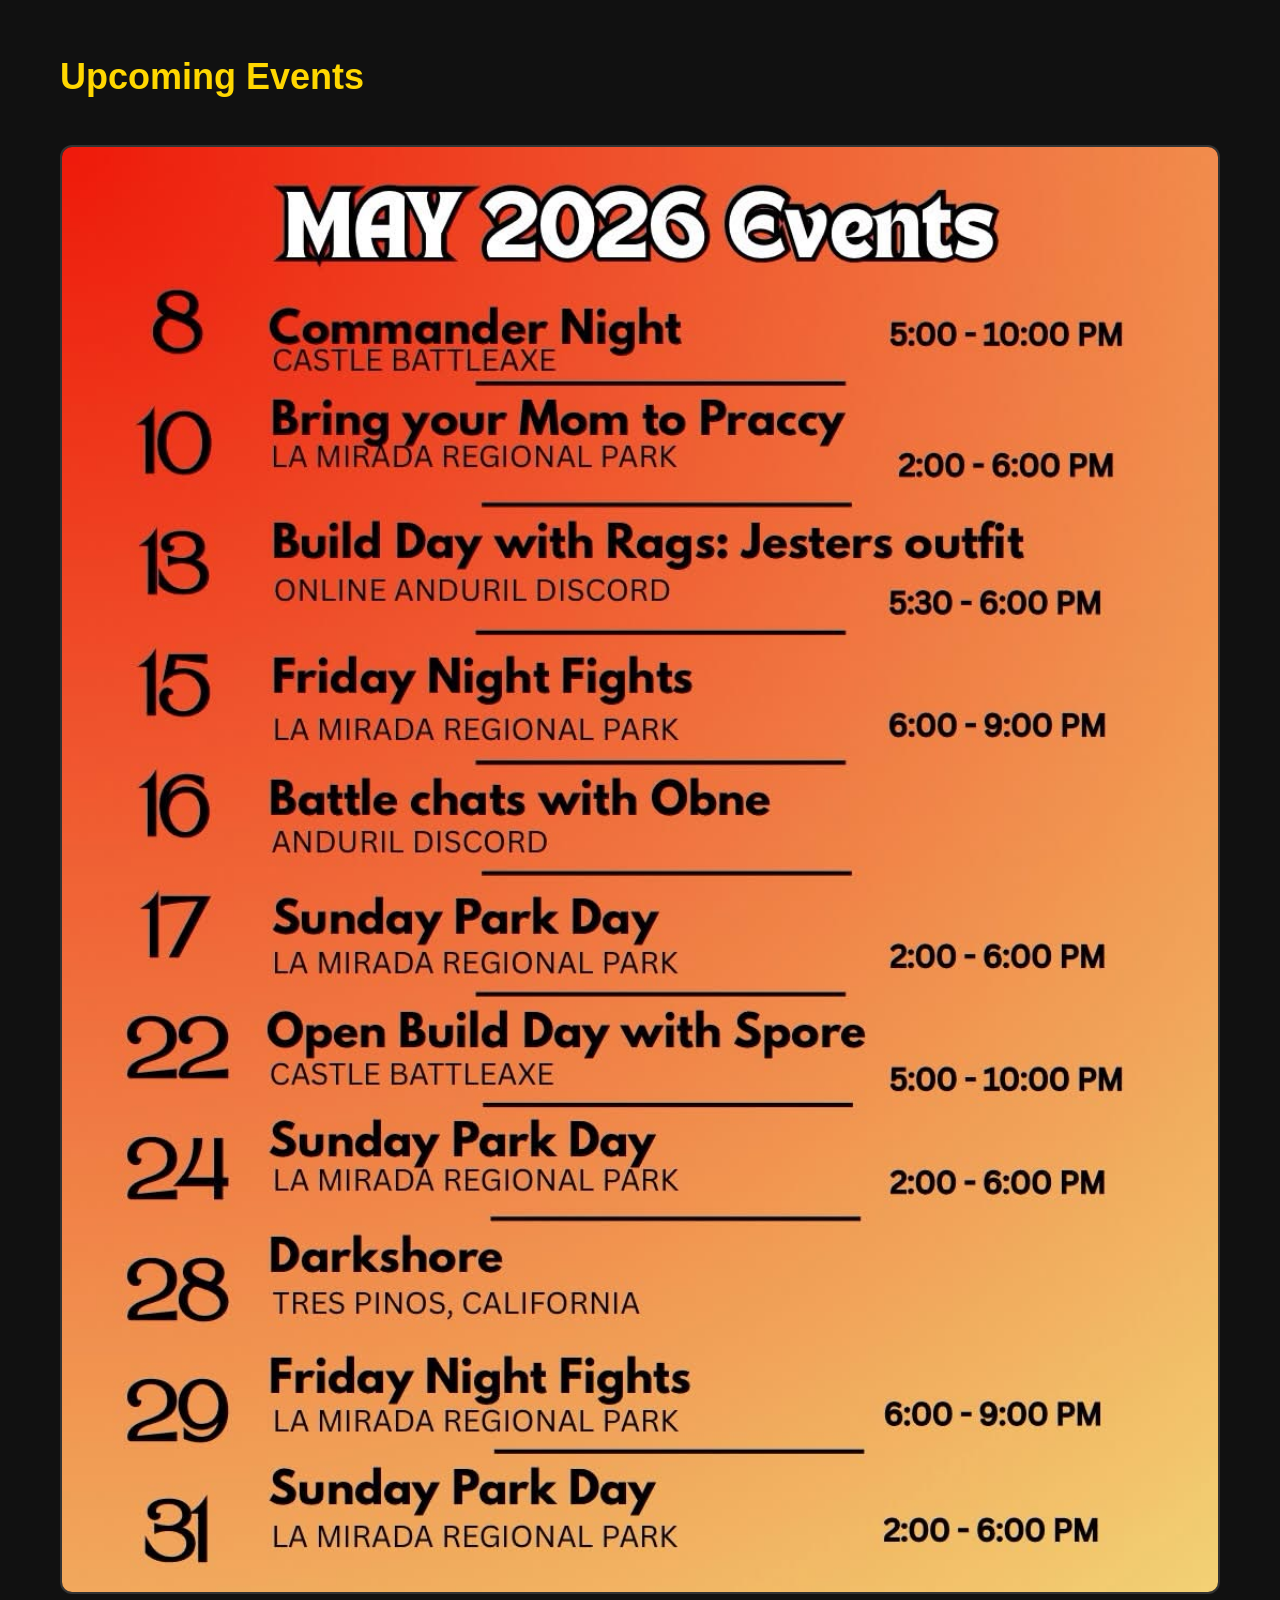
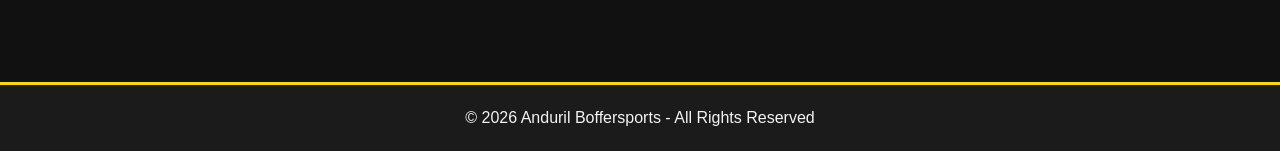
==== commit cbd7a4eb: "changed title for SEO," ====
--- a/events.html
+++ b/events.html
@@ -4,8 +4,9 @@
 	<meta charset="UTF-8">
 	<meta name="viewport" content="width=device-width, initial-scale=1.0">
 
-	<title>Anduril Boffersports</title>
-
+	<title>Anduril Amtgard & Boffersports | Southern California LARP Combat</title>
+	<meta name="description"
+content="Anduril Amtgard is a Southern California boffersports and fantasy combat community featuring battles, events, crafting, and weekly park days.">
 	<link rel="stylesheet" href="style.css">
 	<link rel="icon" type="image/jpeg" href="images/favicon.jpeg">
 </head>
@@ -119,7 +120,7 @@
 	<section class="section">
 		<h2>Open Build Day</h2>
 
-		<video autoplay muted controls class="promo-video">
+		<video id="event-video" muted controls class="promo-video">
 			<source src="videos/openbuildday5-22.mov" type="video/quicktime">
 
 		Your browser does not support the video tag.
@@ -138,6 +139,27 @@
 	<footer>
 		<p>© 2026 Anduril Boffersports - All Rights Reserved</p>
 	</footer>
+	
+<script>
+	const video = document.getElementById("event-video");
+
+	const observer = new IntersectionObserver((entries) => {
+		entries.forEach(entry => {
+
+			if (entry.isIntersecting) {
+				video.play();
+			}
+			else {
+				video.pause();
+			}
+
+		});
+	}, {
+		threshold: 0.5
+	});
+
+	observer.observe(video);
+</script>
 
 </body>
 </html>
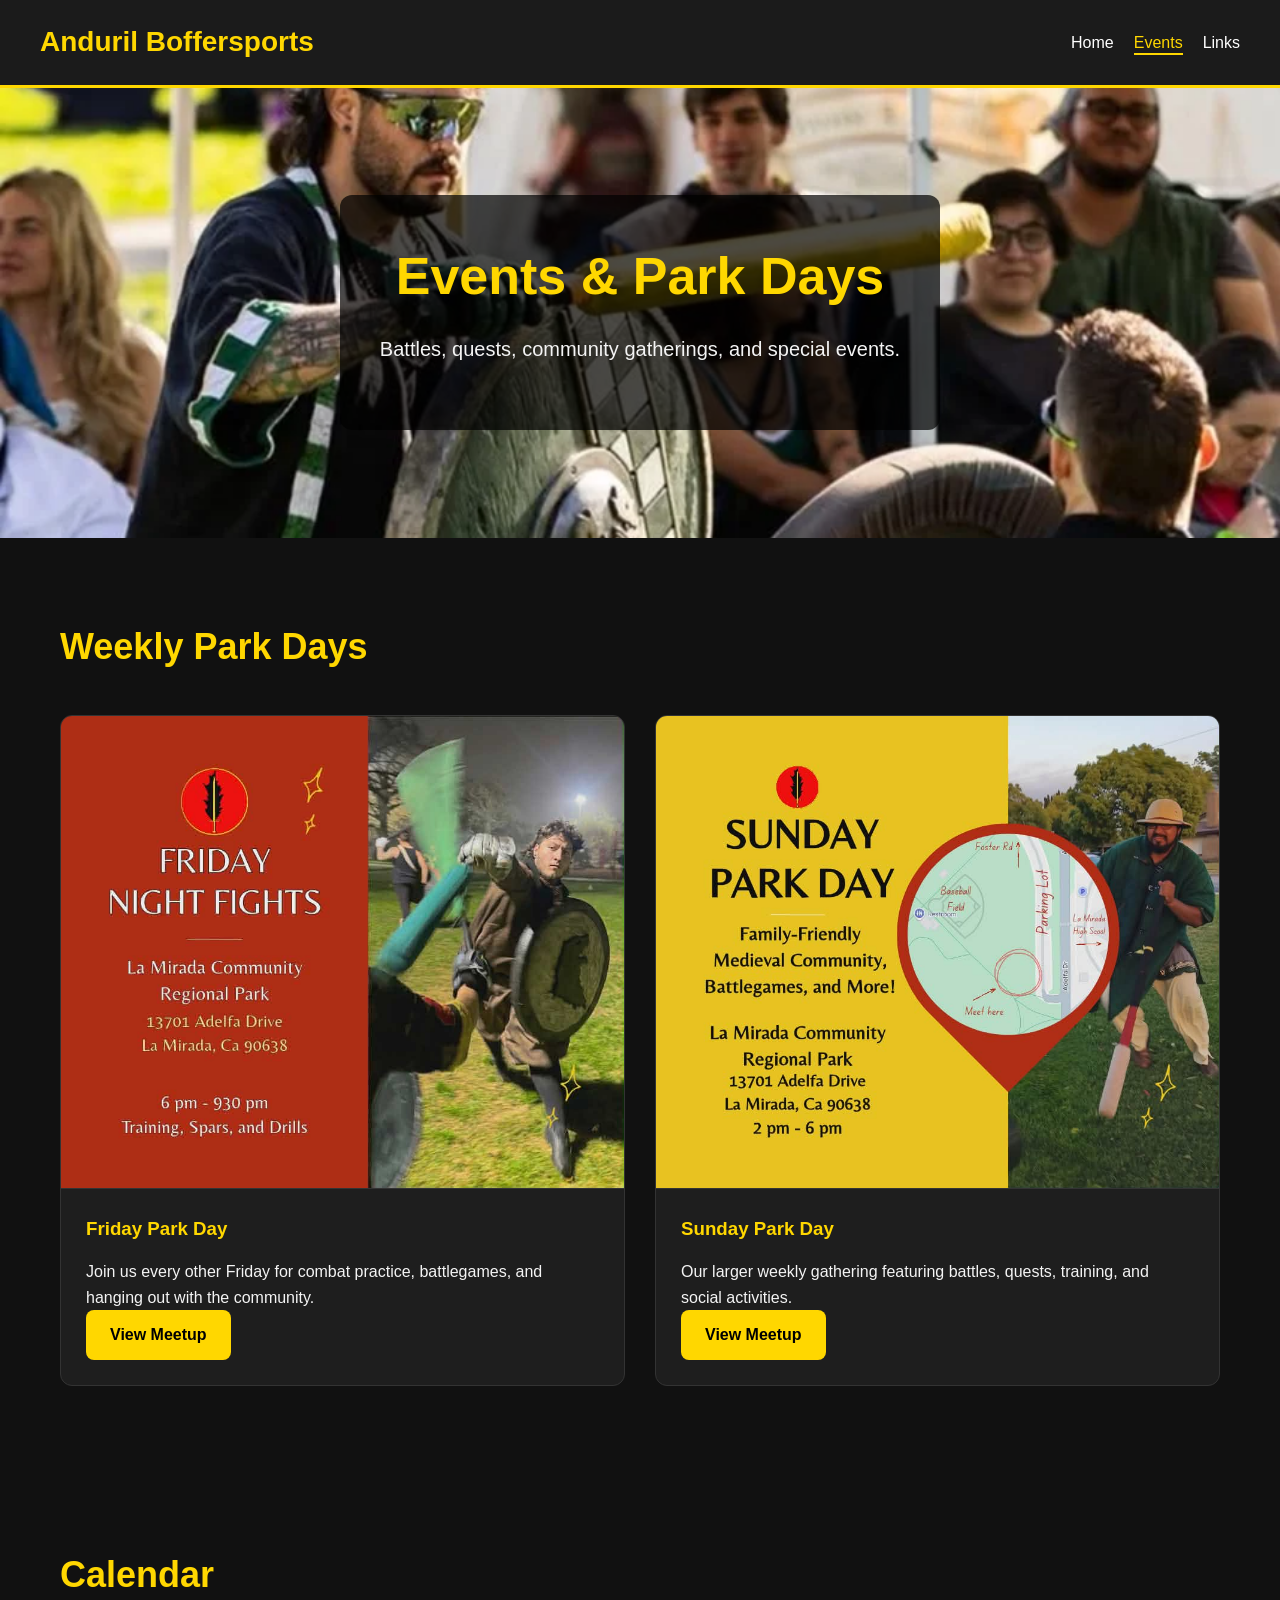
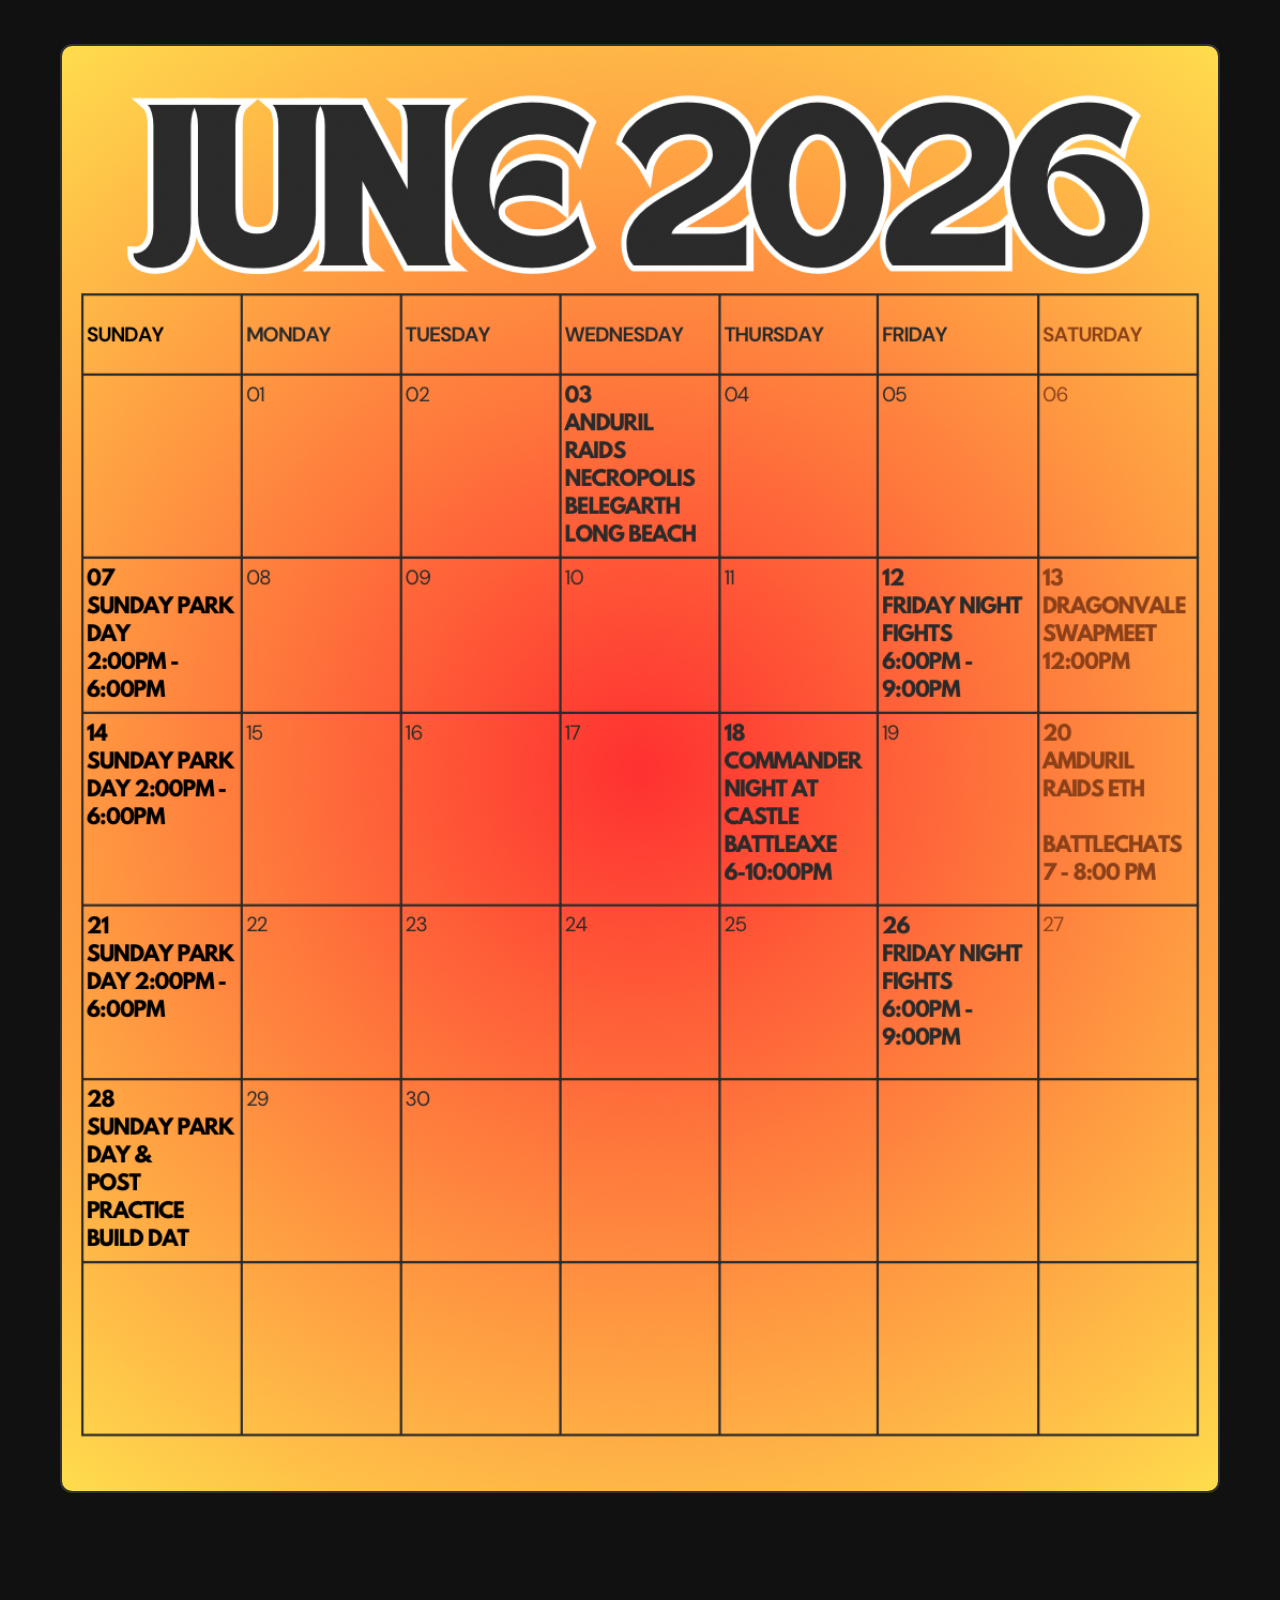
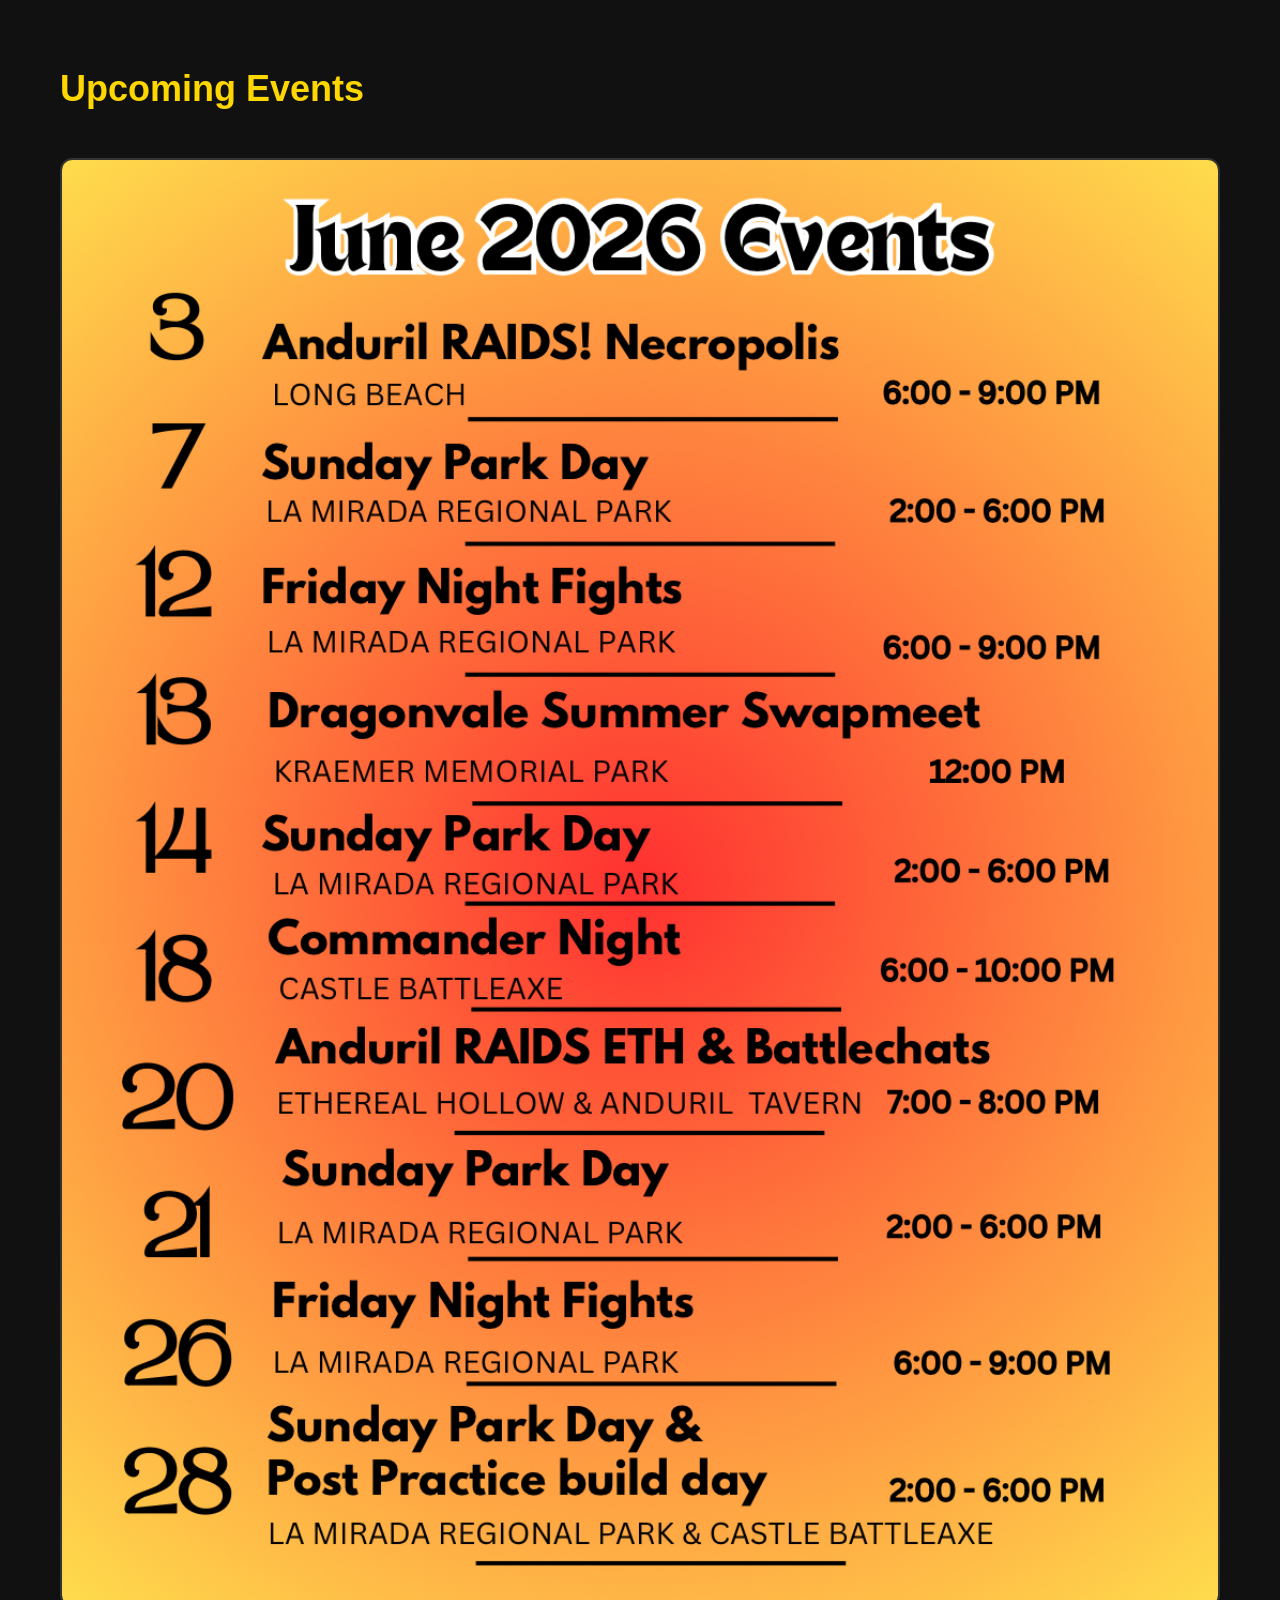
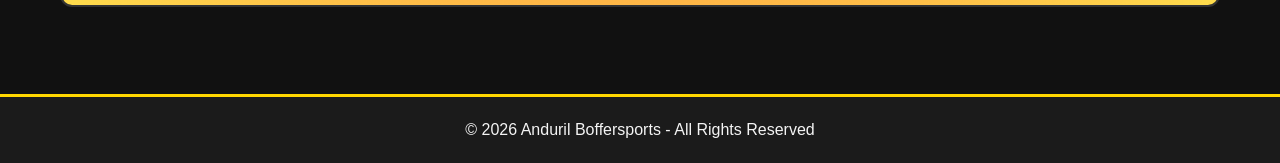
==== commit 16f56d31: "june update" ====
--- a/events.html
+++ b/events.html
@@ -85,54 +85,21 @@
 	</section>
 
 	<section class="section">
-		<h2>May 2026 Calendar</h2>
+		<h2>Calendar</h2>
 
 		<div class="calendar-container">
-			<img src="images/May2026Cal.jpg" alt="May 2026 Calendar">
+			<img src="images/June2026Cal.png" alt="June 2026 Calendar">
 		</div>
 	</section>
 
-	<section class="section">
-		<h2>Special Event</h2>
 
-		<div class="special-event">
-
-			<img src="images/HairGhoul5-14.png" alt="Hair Ghoul Event">
-
-			<div class="special-event-info">
-				<h3>Hair Ghoul Fundraiser</h3>
-
-				<p>
-					Join us for our fundraiser event.
-				</p>
-
-				<a href="https://book.thecut.co/hairghoul"
-				class="btn"
-				target="_blank"
-				rel="noopener noreferrer">
-					Learn More
-				</a>
-			</div>
-
-		</div>
-	</section>
-
-	<section class="section">
-		<h2>Open Build Day</h2>
-
-		<video id="event-video" muted controls class="promo-video">
-			<source src="videos/openbuildday5-22.mov" type="video/quicktime">
-
-		Your browser does not support the video tag.
-		</video>
-	</section>
 
 
 	<section class="section">
 		<h2>Upcoming Events</h2>
 
 		<div class="calendar-container">
-			<img src="images/May2026Events.jpg" alt="Upcoming Events">
+			<img src="images/June2026Events.png" alt="Upcoming Events">
 		</div>
 	</section>
 
--- a/style.css
+++ b/style.css
@@ -186,8 +186,8 @@
 
 .event-card img {
 	width: 100%;
-	height: 300px;
-	object-fit: cover;
+	height: auto;
+
 	display: block;
 	border-bottom:  1px solid #333;
 }
@@ -260,6 +260,17 @@
 }
 
 /* LINKS PAGE */
+.section--centered {
+	text-align: center;
+}
+
+.section--centered .links-grid {
+	margin: 40px auto 0;
+}
+
+.section--centered .link-card {
+	text-align: left;
+}
 
 .links-hero {
     height: 35vh;
@@ -278,7 +289,7 @@
     display: flex;
     flex-direction: column;
     gap: 16px;
-    margin-top: 40px;
+    margin: 40px auto 0;
     max-width: 700px;
 }
 
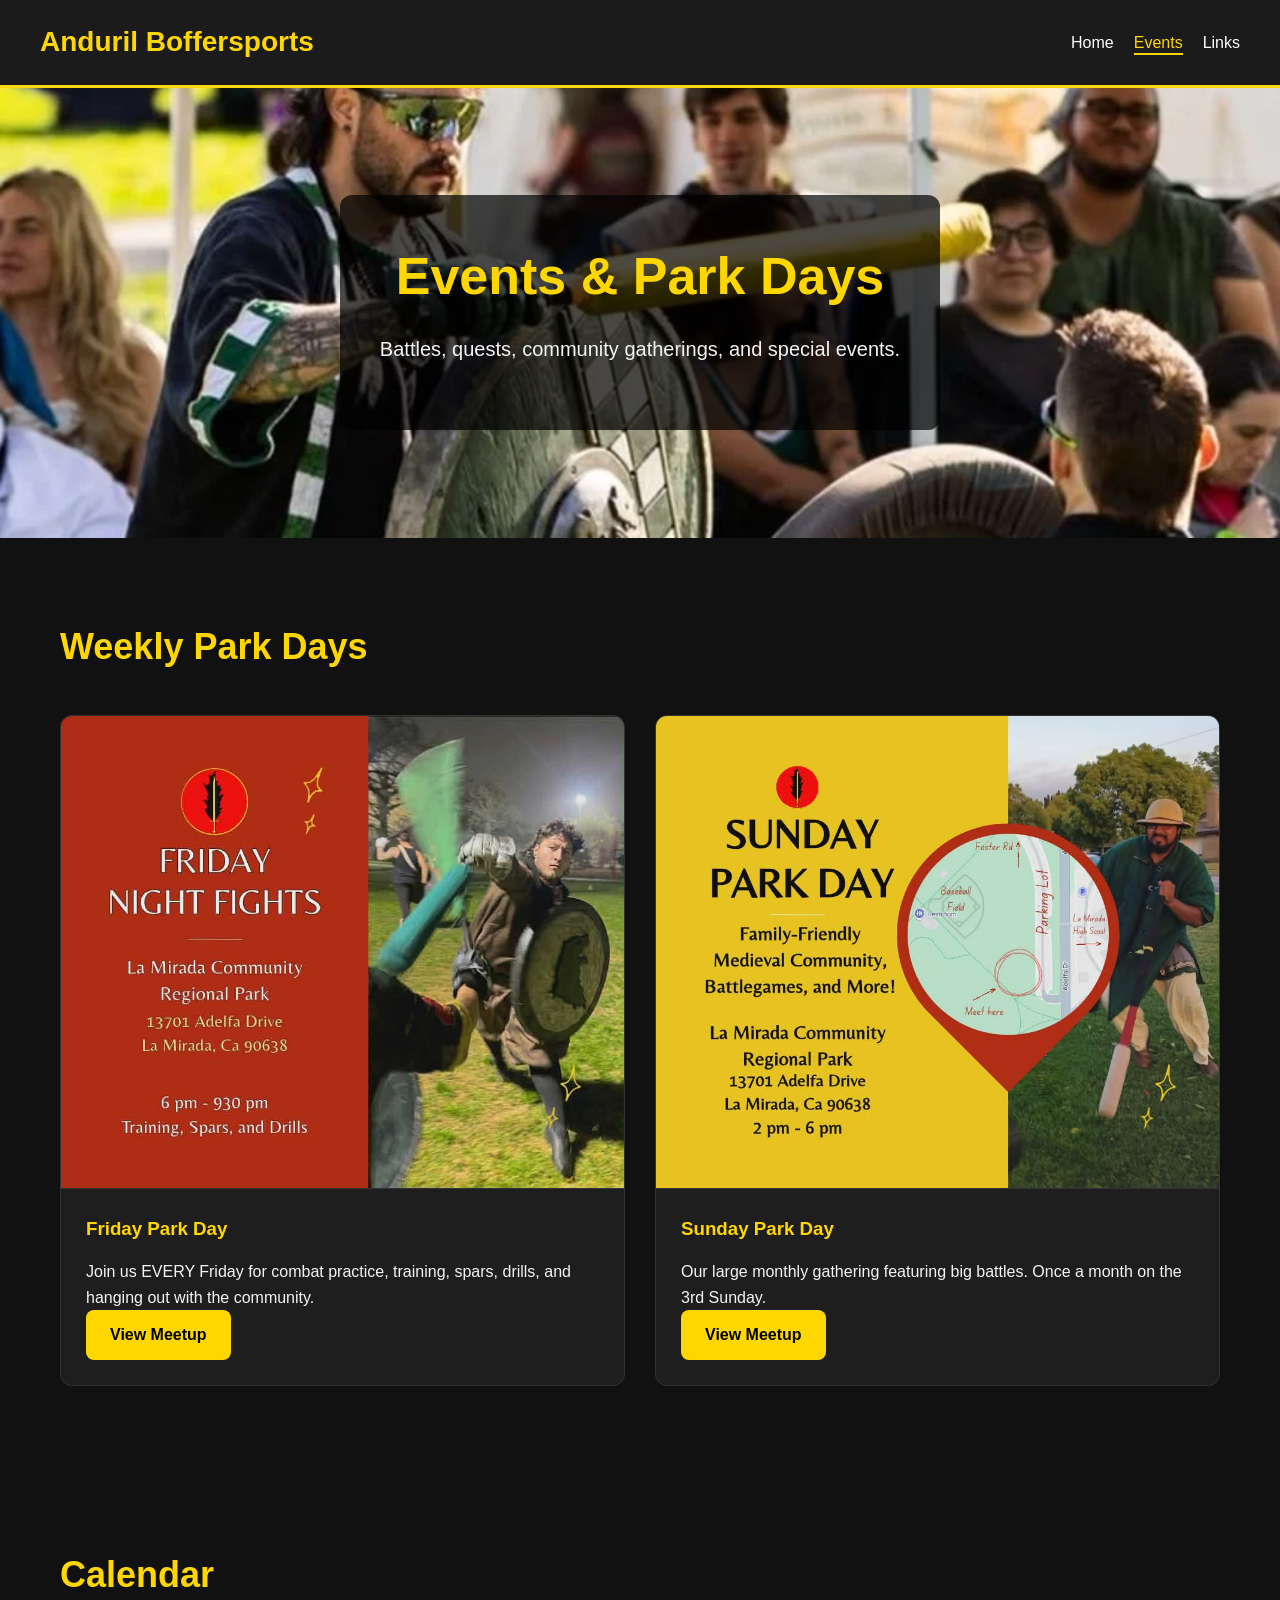
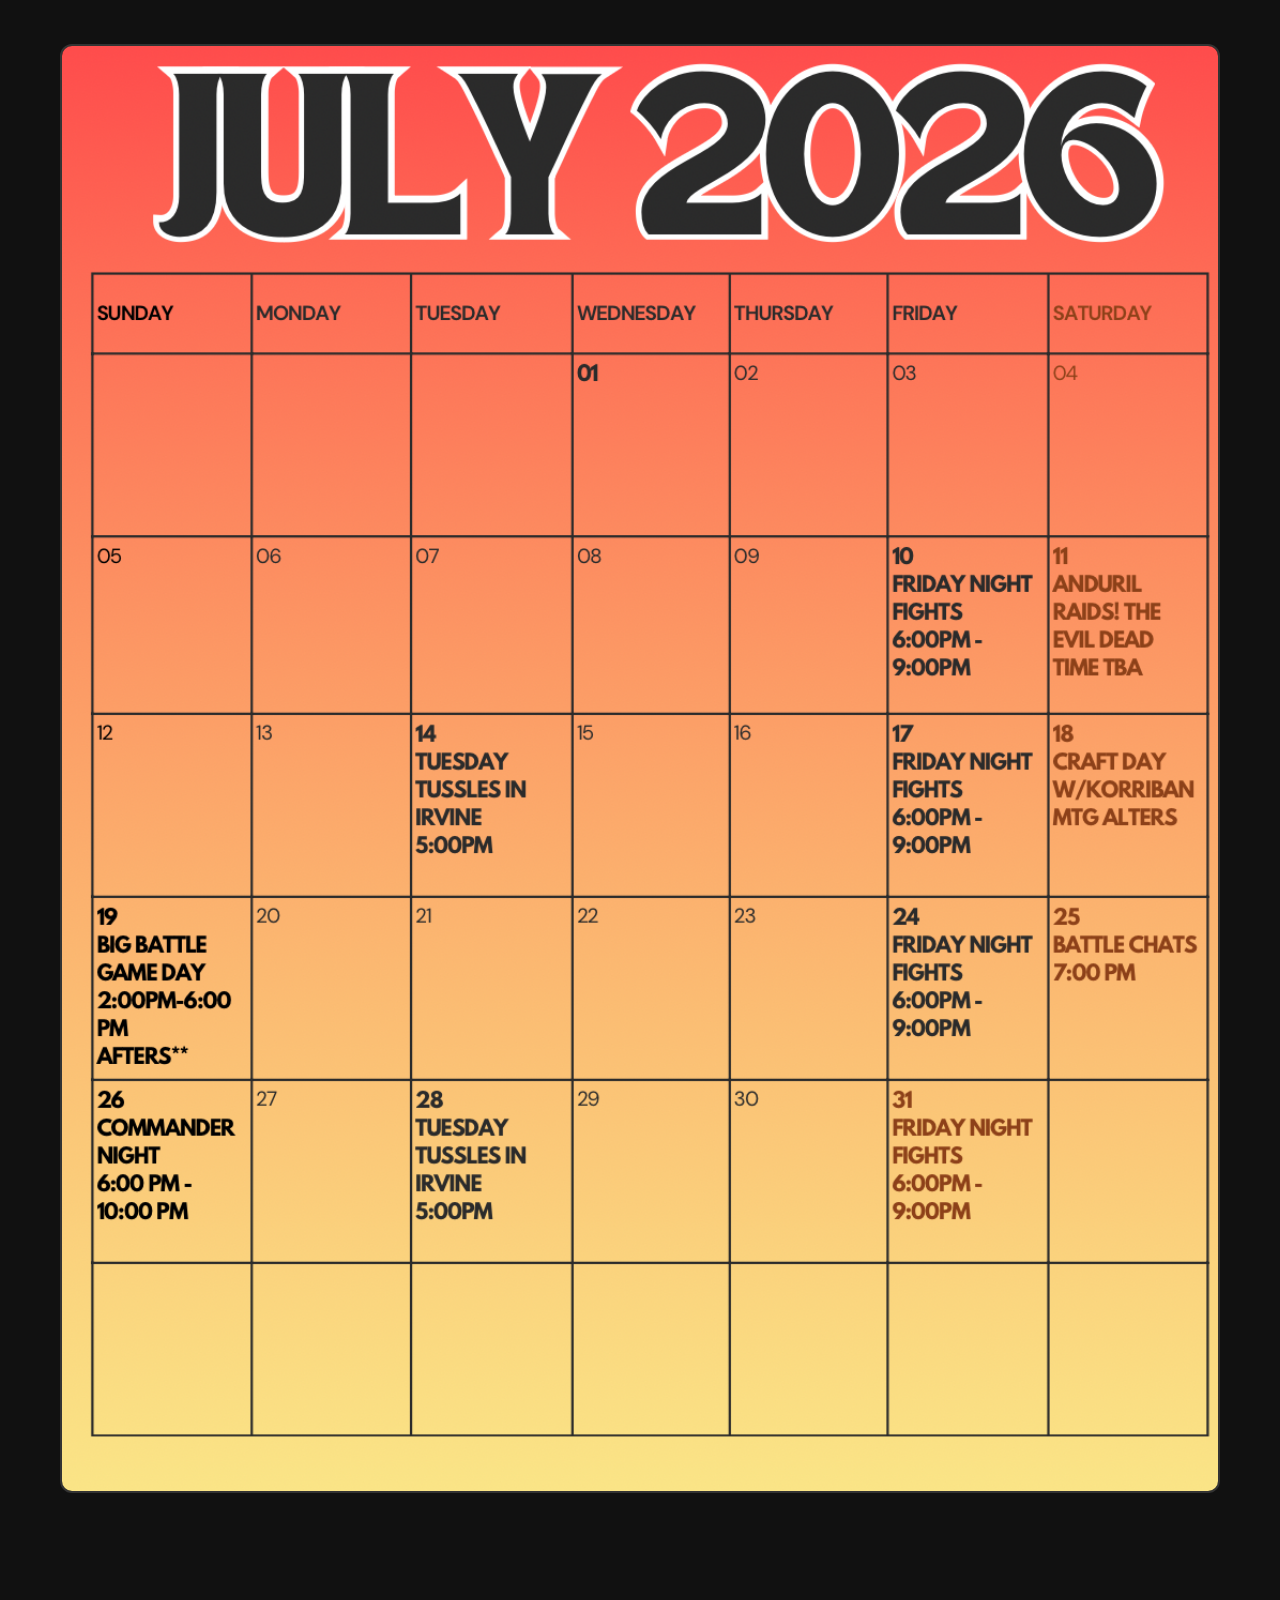
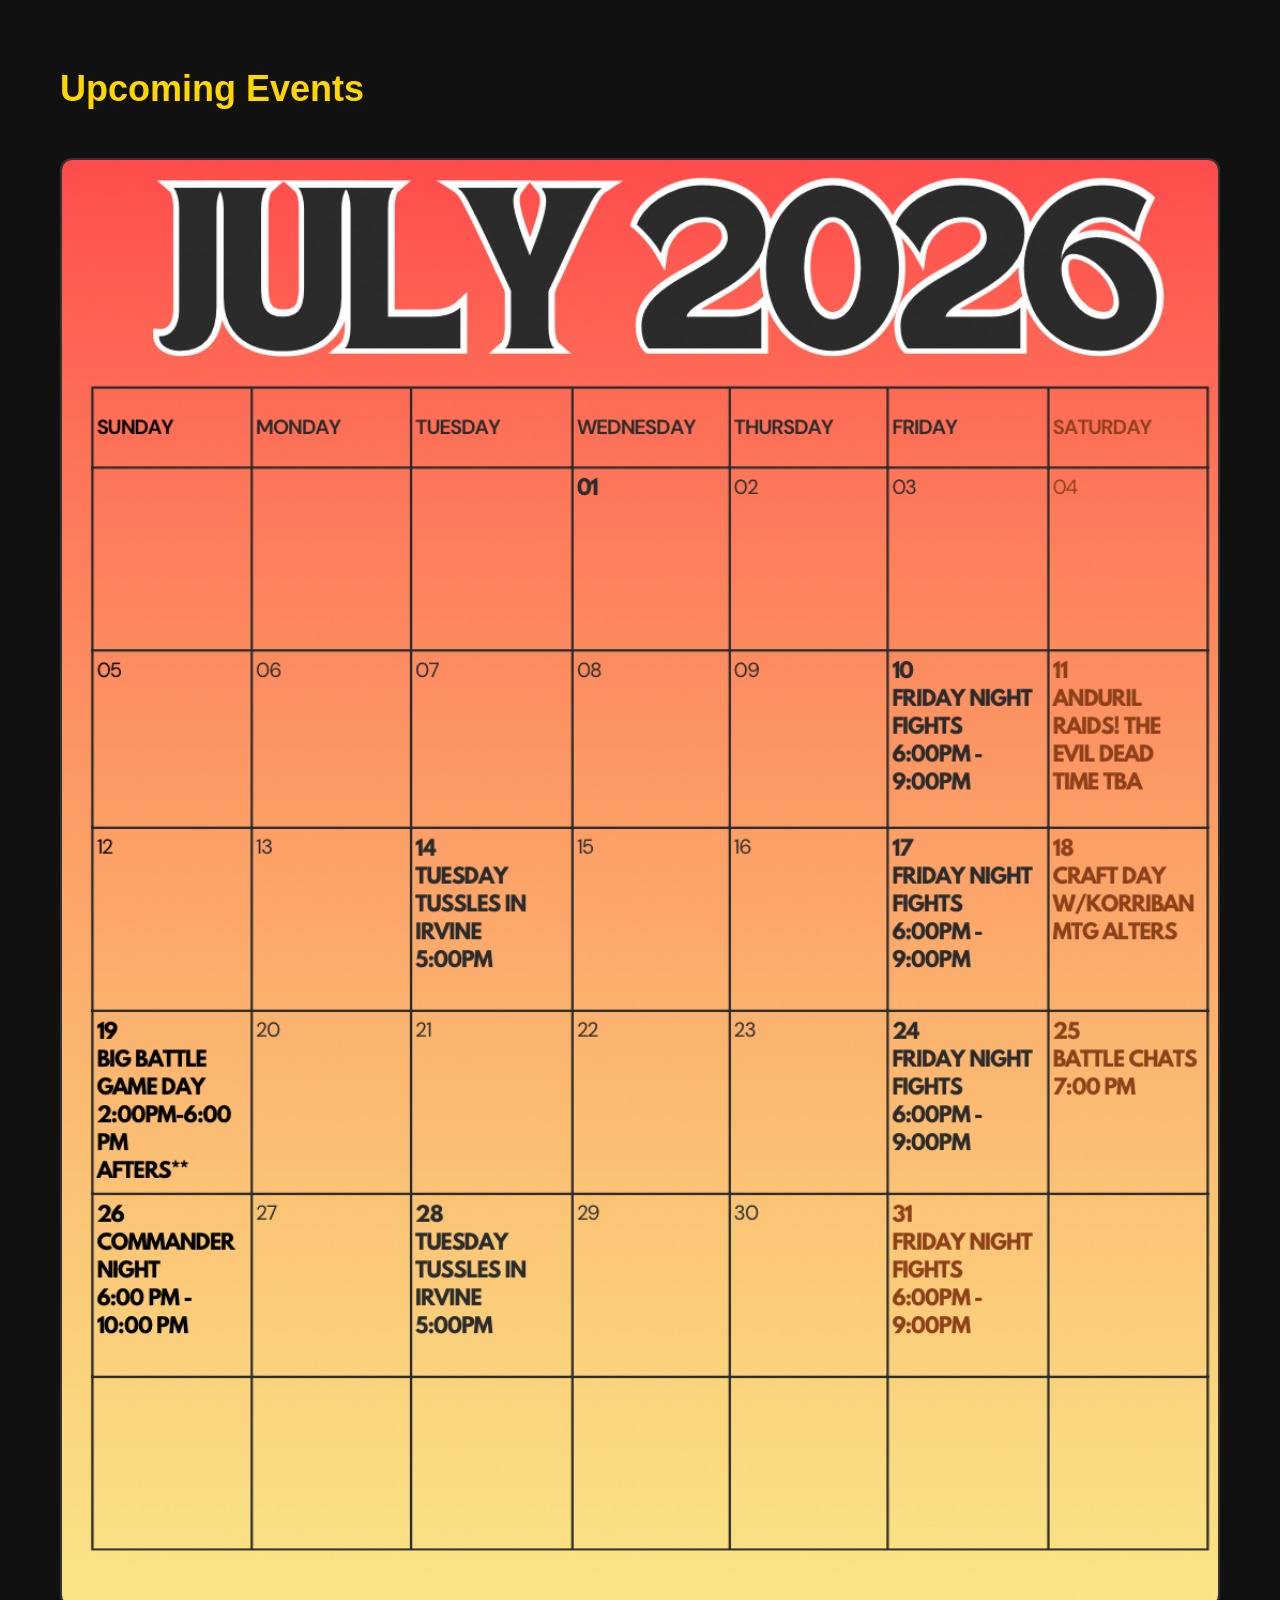
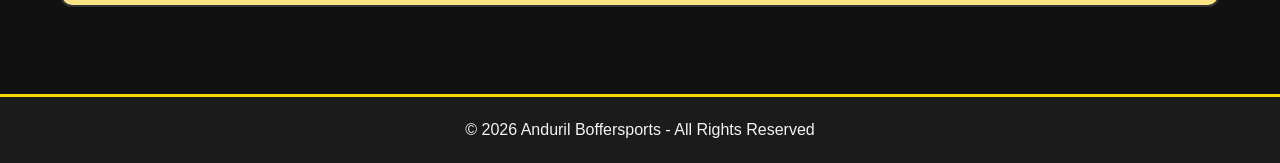
==== commit 3148d764: "july update, cal, events, friday, sunday" ====
--- a/events.html
+++ b/events.html
@@ -48,8 +48,8 @@
 					<h3>Friday Park Day</h3>
 
 					<p>
-						Join us every other Friday for combat practice,
-						battlegames, and hanging out with the community.
+						Join us EVERY Friday for combat practice, training, 
+						spars, drills, and hanging out with the community.
 					</p>
 
 					<a href="https://www.meetup.com/anduril-amtgard/"
@@ -68,8 +68,8 @@
 					<h3>Sunday Park Day</h3>
 
 					<p>
-						Our larger weekly gathering featuring battles,
-						quests, training, and social activities.
+						Our large monthly gathering featuring big battles. 
+						Once a month on the 3rd Sunday.
 					</p>
 
 					<a href="https://www.meetup.com/anduril-amtgard/"
@@ -88,7 +88,7 @@
 		<h2>Calendar</h2>
 
 		<div class="calendar-container">
-			<img src="images/June2026Cal.png" alt="June 2026 Calendar">
+			<img src="images/Cal.png" alt="Calendar">
 		</div>
 	</section>
 
@@ -99,7 +99,7 @@
 		<h2>Upcoming Events</h2>
 
 		<div class="calendar-container">
-			<img src="images/June2026Events.png" alt="Upcoming Events">
+			<img src="images/Events.png" alt="Upcoming Events">
 		</div>
 	</section>
 
